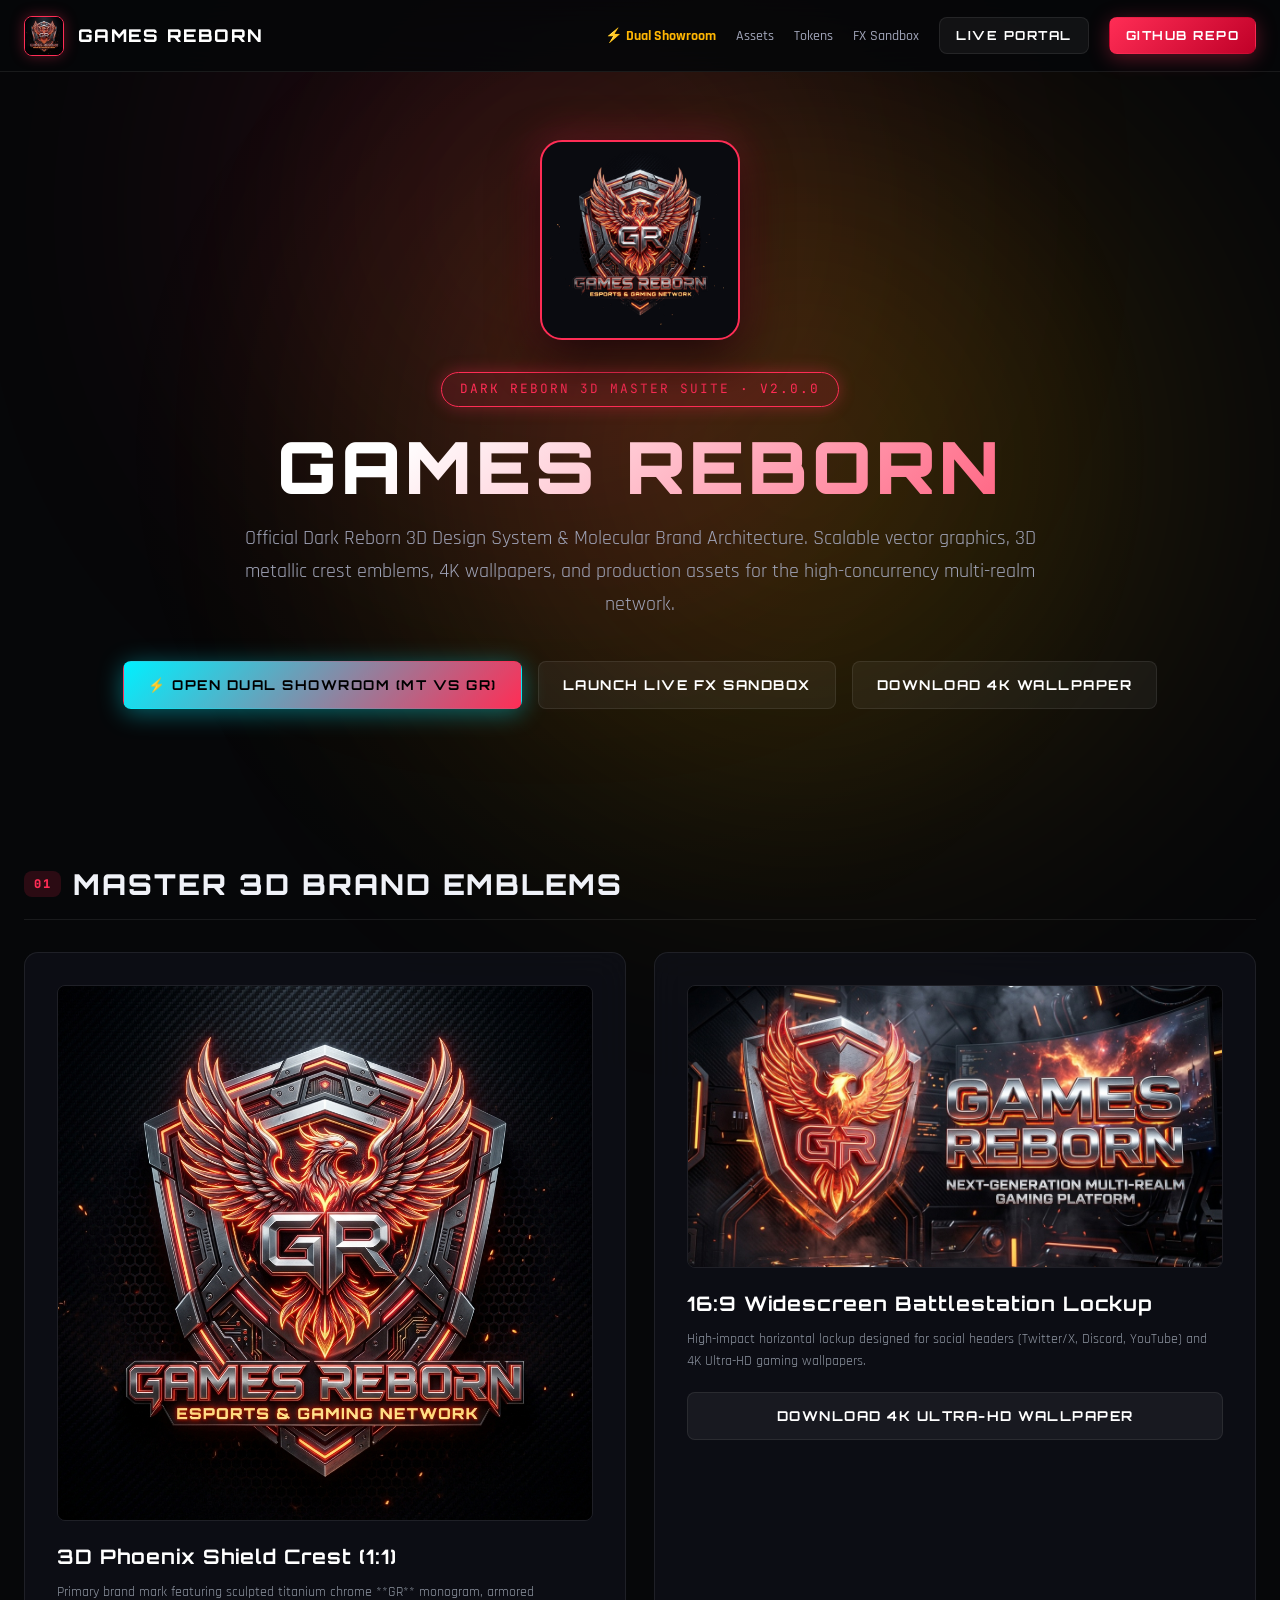
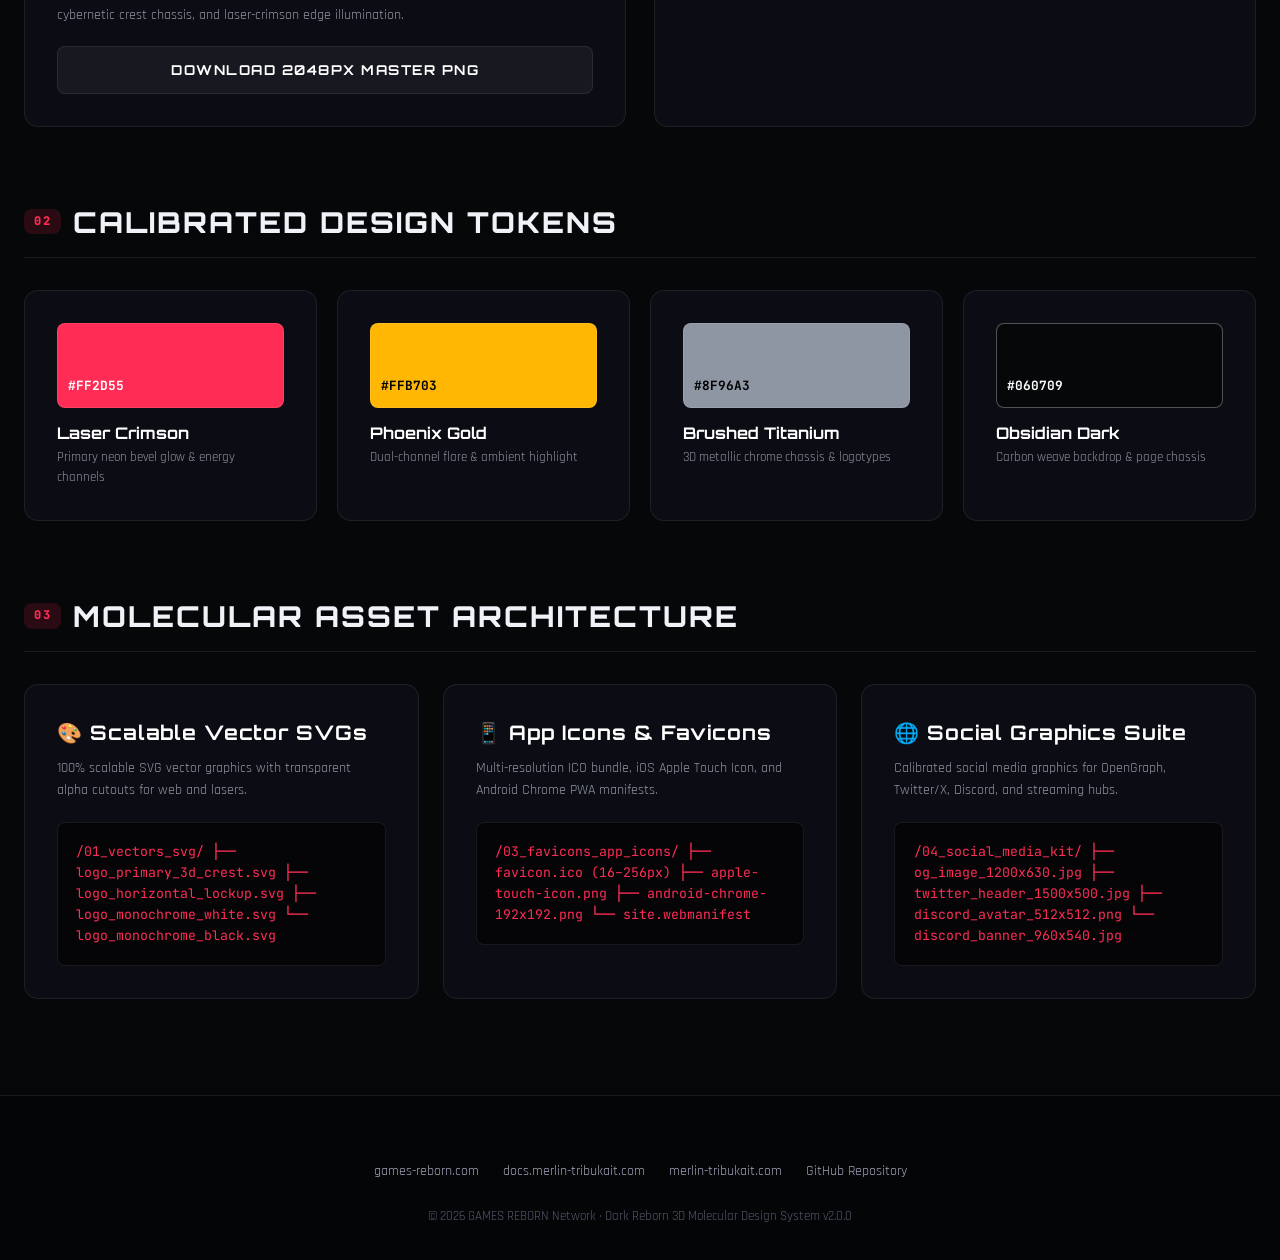
==== index.html @ a1aa1ea8 "Adopt alien space futuristic typography suite across branding hub and showroom" ====
<!DOCTYPE html>
<html lang="en">
<head>
  <meta charset="UTF-8">
  <meta name="viewport" content="width=device-width, initial-scale=1.0">
  <title>GAMES REBORN · Official 3D Brand System & Design Standards</title>
  <link rel="icon" type="image/x-icon" href="reborn_3d_brand_system/03_favicons_app_icons/favicon.ico">
  <link rel="icon" type="image/png" sizes="32x32" href="reborn_3d_brand_system/03_favicons_app_icons/favicon-32x32.png">
  <link rel="icon" type="image/png" sizes="16x16" href="reborn_3d_brand_system/03_favicons_app_icons/favicon-16x16.png">
  <link rel="apple-touch-icon" sizes="180x180" href="reborn_3d_brand_system/03_favicons_app_icons/apple-touch-icon.png">
  
  <!-- Open Graph -->
  <meta property="og:title" content="GAMES REBORN · Official 3D Brand System">
  <meta property="og:description" content="Explore official 3D metallic Phoenix crest emblems, design tokens, 4K wallpapers, and vector assets for the GAMES REBORN Network.">
  <meta property="og:image" content="reborn_3d_brand_system/04_social_media_kit/og_image_1200x630.jpg">

  <!-- Google Fonts: Alien / Space / Sci-Fi Typography Suite -->
  <link rel="preconnect" href="https://fonts.googleapis.com">
  <link rel="preconnect" href="https://fonts.gstatic.com" crossorigin>
  <link href="https://fonts.googleapis.com/css2?family=Audiowide&family=Orbitron:wght@600;700;800;900&family=Oxanium:wght@400;500;600;700;800&family=Rajdhani:wght@500;600;700&family=JetBrains+Mono:wght@400;600;700&display=swap" rel="stylesheet">
  
  <style>
    :root {
      --bg: #060709;
      --bg-card: rgba(14, 15, 22, 0.88);
      --bg-card-hover: rgba(22, 24, 35, 0.95);
      --surface: #10121a;
      
      --accent-crimson: #ff2d55;
      --accent-crimson-glow: rgba(255, 45, 85, 0.35);
      --accent-amber: #ffb703;
      --accent-amber-glow: rgba(255, 183, 3, 0.25);
      --accent-titanium: #8f96a3;
      
      --border-subtle: rgba(255, 255, 255, 0.08);
      --border-glow: rgba(255, 45, 85, 0.4);
      
      --font-display: 'Orbitron', 'Audiowide', sans-serif;
      --font-tech: 'Oxanium', 'Rajdhani', sans-serif;
      --font-body: 'Rajdhani', -apple-system, BlinkMacSystemFont, sans-serif;
      --font-mono: 'JetBrains Mono', monospace;
      
      --radius-sm: 8px;
      --radius-md: 14px;
      --radius-lg: 22px;
      --radius-full: 9999px;
    }

    * { box-sizing: border-box; margin: 0; padding: 0; }

    body {
      background-color: var(--bg);
      color: #f0f2f8;
      font-family: var(--font-body);
      line-height: 1.6;
      overflow-x: hidden;
      -webkit-font-smoothing: antialiased;
    }

    /* Ambient Spotlight Follower */
    .spotlight {
      position: fixed;
      top: 0; left: 0; width: 100vw; height: 100vh;
      pointer-events: none;
      background: radial-gradient(650px circle at var(--mouse-x, 50vw) var(--mouse-y, 50vh), rgba(255, 45, 85, 0.08), rgba(255, 183, 3, 0.03) 40%, transparent 80%);
      z-index: 0;
    }

    /* Background Ambient Glows */
    .glow-orb {
      position: fixed;
      border-radius: 50%;
      filter: blur(140px);
      opacity: 0.15;
      pointer-events: none;
      z-index: 0;
    }
    .glow-orb-1 { top: -10%; left: 20%; width: 600px; height: 600px; background: var(--accent-crimson); }
    .glow-orb-2 { bottom: 10%; right: 10%; width: 700px; height: 700px; background: var(--accent-amber); }

    .container {
      max-width: 1280px;
      margin: 0 auto;
      padding: 0 1.5rem;
      position: relative;
      z-index: 2;
    }

    /* Top Navigation */
    .navbar {
      position: fixed;
      top: 0; left: 0; right: 0;
      z-index: 1000;
      background: rgba(6, 7, 9, 0.92);
      backdrop-filter: blur(20px);
      border-bottom: 1px solid var(--border-subtle);
      height: 72px;
      display: flex;
      align-items: center;
    }
    .nav-container {
      display: flex;
      align-items: center;
      justify-content: space-between;
      width: 100%;
    }
    .nav-brand {
      display: flex;
      align-items: center;
      gap: 0.85rem;
      text-decoration: none;
      color: #fff;
    }
    .brand-crest-icon {
      width: 40px;
      height: 40px;
      border-radius: var(--radius-sm);
      border: 1px solid var(--accent-crimson);
      box-shadow: 0 0 14px var(--accent-crimson-glow);
      overflow: hidden;
      background: #000;
    }
    .brand-crest-icon img {
      width: 100%; height: 100%; object-fit: cover;
    }
    .brand-title {
      font-family: var(--font-display);
      font-weight: 800;
      font-size: 1.1rem;
      letter-spacing: 1.5px;
      color: #fff;
    }
    .nav-links {
      display: flex;
      align-items: center;
      gap: 1.25rem;
      list-style: none;
    }
    .nav-link {
      color: #a0a4b8;
      font-size: 0.88rem;
      text-decoration: none;
      font-weight: 500;
      transition: color 0.2s ease;
    }
    .nav-link:hover { color: #fff; }

    /* Buttons */
    .btn {
      display: inline-flex;
      align-items: center;
      justify-content: center;
      gap: 0.5rem;
      padding: 0.75rem 1.5rem;
      font-family: var(--font-display);
      font-size: 0.85rem;
      font-weight: 700;
      letter-spacing: 1.5px;
      text-transform: uppercase;
      text-decoration: none;
      border-radius: var(--radius-sm);
      cursor: pointer;
      transition: all 0.3s cubic-bezier(0.16, 1, 0.3, 1);
      border: 1px solid transparent;
      white-space: nowrap;
    }
    .btn-primary {
      background: linear-gradient(135deg, var(--accent-crimson), #c00028);
      color: #fff;
      box-shadow: 0 4px 20px var(--accent-crimson-glow);
    }
    .btn-primary:hover {
      background: linear-gradient(135deg, #ff4d70, #e60036);
      box-shadow: 0 8px 30px rgba(255, 45, 85, 0.6);
      transform: translateY(-2px);
    }
    .btn-secondary {
      background: rgba(255, 255, 255, 0.05);
      border-color: var(--border-subtle);
      color: #fff;
    }
    .btn-secondary:hover {
      background: rgba(255, 255, 255, 0.1);
      border-color: var(--accent-crimson);
      transform: translateY(-2px);
    }

    /* Hero Section */
    .hero {
      padding: 140px 0 80px;
      text-align: center;
      position: relative;
    }
    .hero-crest-wrap {
      margin-bottom: 2rem;
      display: inline-flex;
      position: relative;
    }
    .hero-crest-badge {
      width: clamp(140px, 20vw, 200px);
      height: clamp(140px, 20vw, 200px);
      border-radius: var(--radius-lg);
      border: 2px solid var(--accent-crimson);
      box-shadow: 0 16px 48px rgba(0, 0, 0, 0.8), 0 0 40px var(--accent-crimson-glow);
      background: #0a0b10;
      padding: 8px;
      transition: transform 0.4s ease, box-shadow 0.4s ease;
      cursor: pointer;
    }
    .hero-crest-badge:hover {
      transform: scale(1.06) rotate(1deg);
      box-shadow: 0 24px 60px rgba(0, 0, 0, 0.9), 0 0 60px rgba(255, 45, 85, 0.7);
    }
    .hero-crest-badge img {
      width: 100%; height: 100%; object-fit: cover; border-radius: calc(var(--radius-lg) - 6px);
    }
    .badge-tag {
      display: inline-flex;
      align-items: center;
      gap: 0.5rem;
      font-family: var(--font-mono);
      font-size: 0.8rem;
      letter-spacing: 2px;
      text-transform: uppercase;
      color: var(--accent-crimson);
      background: rgba(255, 45, 85, 0.12);
      border: 1px solid var(--accent-crimson);
      padding: 0.4rem 1.1rem;
      border-radius: var(--radius-full);
      margin-bottom: 1.25rem;
      box-shadow: 0 0 16px var(--accent-crimson-glow);
    }
    .hero-title {
      font-family: var(--font-display);
      font-size: clamp(2.5rem, 6vw, 4.5rem);
      font-weight: 900;
      letter-spacing: 4px;
      text-transform: uppercase;
      background: linear-gradient(135deg, #ffffff 30%, #ff859d 70%, var(--accent-crimson) 100%);
      -webkit-background-clip: text;
      -webkit-text-fill-color: transparent;
      margin-bottom: 1rem;
      line-height: 1.1;
    }
    .hero-subtitle {
      font-size: clamp(1.05rem, 2.5vw, 1.25rem);
      color: #a0a4b8;
      max-width: 820px;
      margin: 0 auto 2.5rem;
      line-height: 1.65;
    }
    .hero-actions {
      display: flex;
      align-items: center;
      justify-content: center;
      gap: 1rem;
      flex-wrap: wrap;
    }

    /* Section Cards Grid */
    .section-title {
      font-family: var(--font-display);
      font-size: 1.8rem;
      font-weight: 800;
      letter-spacing: 2px;
      text-transform: uppercase;
      margin: 4.5rem 0 2rem;
      display: flex;
      align-items: center;
      gap: 0.75rem;
      border-bottom: 1px solid var(--border-subtle);
      padding-bottom: 0.75rem;
    }
    .section-tag {
      font-family: var(--font-mono);
      font-size: 0.75rem;
      color: var(--accent-crimson);
      background: rgba(255, 45, 85, 0.15);
      padding: 0.2rem 0.6rem;
      border-radius: var(--radius-sm);
    }
    .grid-2 { display: grid; grid-template-columns: repeat(auto-fit, minmax(380px, 1fr)); gap: 1.75rem; }
    .grid-3 { display: grid; grid-template-columns: repeat(auto-fit, minmax(300px, 1fr)); gap: 1.5rem; }
    .grid-4 { display: grid; grid-template-columns: repeat(auto-fit, minmax(220px, 1fr)); gap: 1.25rem; }

    .card {
      background: var(--bg-card);
      border: 1px solid var(--border-subtle);
      border-radius: var(--radius-md);
      padding: 2rem;
      backdrop-filter: blur(16px);
      transition: all 0.3s cubic-bezier(0.16, 1, 0.3, 1);
      position: relative;
    }
    .card:hover {
      background: var(--bg-card-hover);
      border-color: var(--accent-crimson);
      box-shadow: 0 16px 40px rgba(0, 0, 0, 0.7), 0 0 30px var(--accent-crimson-glow);
      transform: translateY(-4px);
    }
    .card-preview {
      width: 100%;
      border-radius: var(--radius-sm);
      border: 1px solid var(--border-subtle);
      margin-bottom: 1.25rem;
      display: block;
    }
    .card-title {
      font-family: var(--font-display);
      font-size: 1.25rem;
      font-weight: 700;
      letter-spacing: 1px;
      color: #fff;
      margin-bottom: 0.5rem;
    }
    .card-desc {
      color: #8f96a3;
      font-size: 0.9rem;
      line-height: 1.55;
      margin-bottom: 1.25rem;
    }

    .swatch {
      height: 85px;
      border-radius: var(--radius-sm);
      margin-bottom: 0.85rem;
      display: flex;
      align-items: flex-end;
      padding: 0.65rem;
      font-family: var(--font-mono);
      font-size: 0.8rem;
      font-weight: 700;
      border: 1px solid rgba(255, 255, 255, 0.1);
    }

    .code-tree {
      background: #050508;
      border: 1px solid var(--border-subtle);
      border-radius: var(--radius-sm);
      padding: 1.15rem;
      font-family: var(--font-mono);
      font-size: 0.825rem;
      color: var(--accent-crimson);
      overflow-x: auto;
      line-height: 1.6;
    }

    /* Footer */
    footer {
      border-top: 1px solid var(--border-subtle);
      padding: 4rem 0 2rem;
      margin-top: 6rem;
      background: #040507;
      text-align: center;
    }
    .footer-links {
      display: flex;
      justify-content: center;
      gap: 1.5rem;
      margin-bottom: 1.5rem;
      flex-wrap: wrap;
    }
    .footer-link {
      color: #a0a4b8;
      text-decoration: none;
      font-size: 0.88rem;
    }
    .footer-link:hover { color: var(--accent-crimson); }
    .footer-copy {
      color: #555a6d;
      font-size: 0.825rem;
    }
  </style>
</head>
<body>
  <div class="spotlight"></div>
  <div class="glow-orb glow-orb-1"></div>
  <div class="glow-orb glow-orb-2"></div>

  <!-- Navbar -->
  <nav class="navbar">
    <div class="container nav-container">
      <a href="#" class="nav-brand">
        <div class="brand-crest-icon">
          <img src="reborn_3d_brand_system/02_raster_png/logo_128x128.png" alt="GR Crest">
        </div>
        <span class="brand-title">GAMES REBORN</span>
      </a>
      <ul class="nav-links">
        <li><a href="showroom.html" class="nav-link" style="color: #ffb703; font-weight: 700;">⚡ Dual Showroom</a></li>
        <li><a href="#assets" class="nav-link">Assets</a></li>
        <li><a href="#tokens" class="nav-link">Tokens</a></li>
        <li><a href="#showcase" class="nav-link">FX Sandbox</a></li>
        <li><a href="https://games-reborn.com" target="_blank" class="btn btn-secondary" style="padding: 0.45rem 1rem; font-size: 0.78rem;">Live Portal</a></li>
        <li><a href="https://github.com/merlin-tribukait/games-reborn-branding" target="_blank" class="btn btn-primary" style="padding: 0.45rem 1rem; font-size: 0.78rem;">GitHub Repo</a></li>
      </ul>
    </div>
  </nav>

  <div class="container">
    <!-- Hero Section -->
    <section class="hero">
      <div class="hero-crest-wrap">
        <div class="hero-crest-badge">
          <img src="/games_reborn_transparent.png" alt="Games Reborn 3D Phoenix Crest">
        </div>
      </div>
      <br>
      <div class="badge-tag">DARK REBORN 3D MASTER SUITE · V2.0.0</div>
      <h1 class="hero-title">GAMES REBORN</h1>
      <p class="hero-subtitle">
        Official Dark Reborn 3D Design System & Molecular Brand Architecture. Scalable vector graphics, 3D metallic crest emblems, 4K wallpapers, and production assets for the high-concurrency multi-realm network.
      </p>
      <div class="hero-actions">
        <a href="showroom.html" class="btn btn-primary" style="background: linear-gradient(135deg, #00f0ff, #ff2d55); color: #000; box-shadow: 0 4px 25px rgba(0, 240, 255, 0.4);">⚡ Open Dual Showroom (MT vs GR)</a>
        <a href="reborn_3d_brand_system/08_effects_showcase/index.html" class="btn btn-secondary">Launch Live FX Sandbox</a>
        <a href="reborn_3d_brand_system/05_wallpapers_4k/wallpaper_4k_3840x2160.jpg" target="_blank" class="btn btn-secondary">Download 4K Wallpaper</a>
      </div>
    </section>

    <!-- SECTION 1: MASTER 3D BRAND EMBLEMS -->
    <h2 class="section-title" id="assets"><span class="section-tag">01</span> Master 3D Brand Emblems</h2>
    <div class="grid-2">
      <div class="card">
        <img src="reborn_3d_brand_system/02_raster_png/logo_1024x1024.png" alt="3D Phoenix Crest" class="card-preview">
        <h3 class="card-title">3D Phoenix Shield Crest (1:1)</h3>
        <p class="card-desc">
          Primary brand mark featuring sculpted titanium chrome **GR** monogram, armored cybernetic crest chassis, and laser-crimson edge illumination.
        </p>
        <a href="reborn_3d_brand_system/02_raster_png/logo_2048x2048.png" target="_blank" class="btn btn-secondary" style="width: 100%;">Download 2048px Master PNG</a>
      </div>

      <div class="card">
        <img src="reborn_3d_brand_system/04_social_media_kit/og_image_1200x630.jpg" alt="16:9 Banner" class="card-preview">
        <h3 class="card-title">16:9 Widescreen Battlestation Lockup</h3>
        <p class="card-desc">
          High-impact horizontal lockup designed for social headers (Twitter/X, Discord, YouTube) and 4K Ultra-HD gaming wallpapers.
        </p>
        <a href="reborn_3d_brand_system/05_wallpapers_4k/wallpaper_4k_3840x2160.jpg" target="_blank" class="btn btn-secondary" style="width: 100%;">Download 4K Ultra-HD Wallpaper</a>
      </div>
    </div>

    <!-- SECTION 2: MOLECULAR TOKENS -->
    <h2 class="section-title" id="tokens"><span class="section-tag">02</span> Calibrated Design Tokens</h2>
    <div class="grid-4">
      <div class="card">
        <div class="swatch" style="background: #ff2d55; color: #fff;">#FF2D55</div>
        <h4 style="font-family: var(--font-display); font-size: 1rem; color: #fff;">Laser Crimson</h4>
        <p style="font-size: 0.8rem; color: #8f96a3;">Primary neon bevel glow & energy channels</p>
      </div>
      <div class="card">
        <div class="swatch" style="background: #ffb703; color: #000;">#FFB703</div>
        <h4 style="font-family: var(--font-display); font-size: 1rem; color: #fff;">Phoenix Gold</h4>
        <p style="font-size: 0.8rem; color: #8f96a3;">Dual-channel flare & ambient highlight</p>
      </div>
      <div class="card">
        <div class="swatch" style="background: #8f96a3; color: #000;">#8F96A3</div>
        <h4 style="font-family: var(--font-display); font-size: 1rem; color: #fff;">Brushed Titanium</h4>
        <p style="font-size: 0.8rem; color: #8f96a3;">3D metallic chrome chassis & logotypes</p>
      </div>
      <div class="card">
        <div class="swatch" style="background: #060709; color: #fff; border-color: rgba(255,255,255,0.3);">#060709</div>
        <h4 style="font-family: var(--font-display); font-size: 1rem; color: #fff;">Obsidian Dark</h4>
        <p style="font-size: 0.8rem; color: #8f96a3;">Carbon weave backdrop & page chassis</p>
      </div>
    </div>

    <!-- SECTION 3: REPOSITORY ASSET PACKAGES -->
    <h2 class="section-title" id="showcase"><span class="section-tag">03</span> Molecular Asset Architecture</h2>
    <div class="grid-3">
      <div class="card">
        <h3 class="card-title">🎨 Scalable Vector SVGs</h3>
        <p class="card-desc">100% scalable SVG vector graphics with transparent alpha cutouts for web and lasers.</p>
        <div class="code-tree">/01_vectors_svg/
├── logo_primary_3d_crest.svg
├── logo_horizontal_lockup.svg
├── logo_monochrome_white.svg
└── logo_monochrome_black.svg</div>
      </div>

      <div class="card">
        <h3 class="card-title">📱 App Icons & Favicons</h3>
        <p class="card-desc">Multi-resolution ICO bundle, iOS Apple Touch Icon, and Android Chrome PWA manifests.</p>
        <div class="code-tree">/03_favicons_app_icons/
├── favicon.ico (16–256px)
├── apple-touch-icon.png
├── android-chrome-192x192.png
└── site.webmanifest</div>
      </div>

      <div class="card">
        <h3 class="card-title">🌐 Social Graphics Suite</h3>
        <p class="card-desc">Calibrated social media graphics for OpenGraph, Twitter/X, Discord, and streaming hubs.</p>
        <div class="code-tree">/04_social_media_kit/
├── og_image_1200x630.jpg
├── twitter_header_1500x500.jpg
├── discord_avatar_512x512.png
└── discord_banner_960x540.jpg</div>
      </div>
    </div>
  </div>

  <!-- Footer -->
  <footer>
    <div class="container">
      <div class="footer-links">
        <a href="https://games-reborn.com" target="_blank" class="footer-link">games-reborn.com</a>
        <a href="https://docs.merlin-tribukait.com" target="_blank" class="footer-link">docs.merlin-tribukait.com</a>
        <a href="https://merlin-tribukait.com" target="_blank" class="footer-link">merlin-tribukait.com</a>
        <a href="https://github.com/merlin-tribukait/games-reborn-branding" target="_blank" class="footer-link">GitHub Repository</a>
      </div>
      <p class="footer-copy">
        © 2026 GAMES REBORN Network · Dark Reborn 3D Molecular Design System v2.0.0
      </p>
    </div>
  </footer>

  <script>
    window.addEventListener('mousemove', (e) => {
      document.documentElement.style.setProperty('--mouse-x', `${e.clientX}px`);
      document.documentElement.style.setProperty('--mouse-y', `${e.clientY}px`);
    }, { passive: true });
  </script>
</body>
</html>
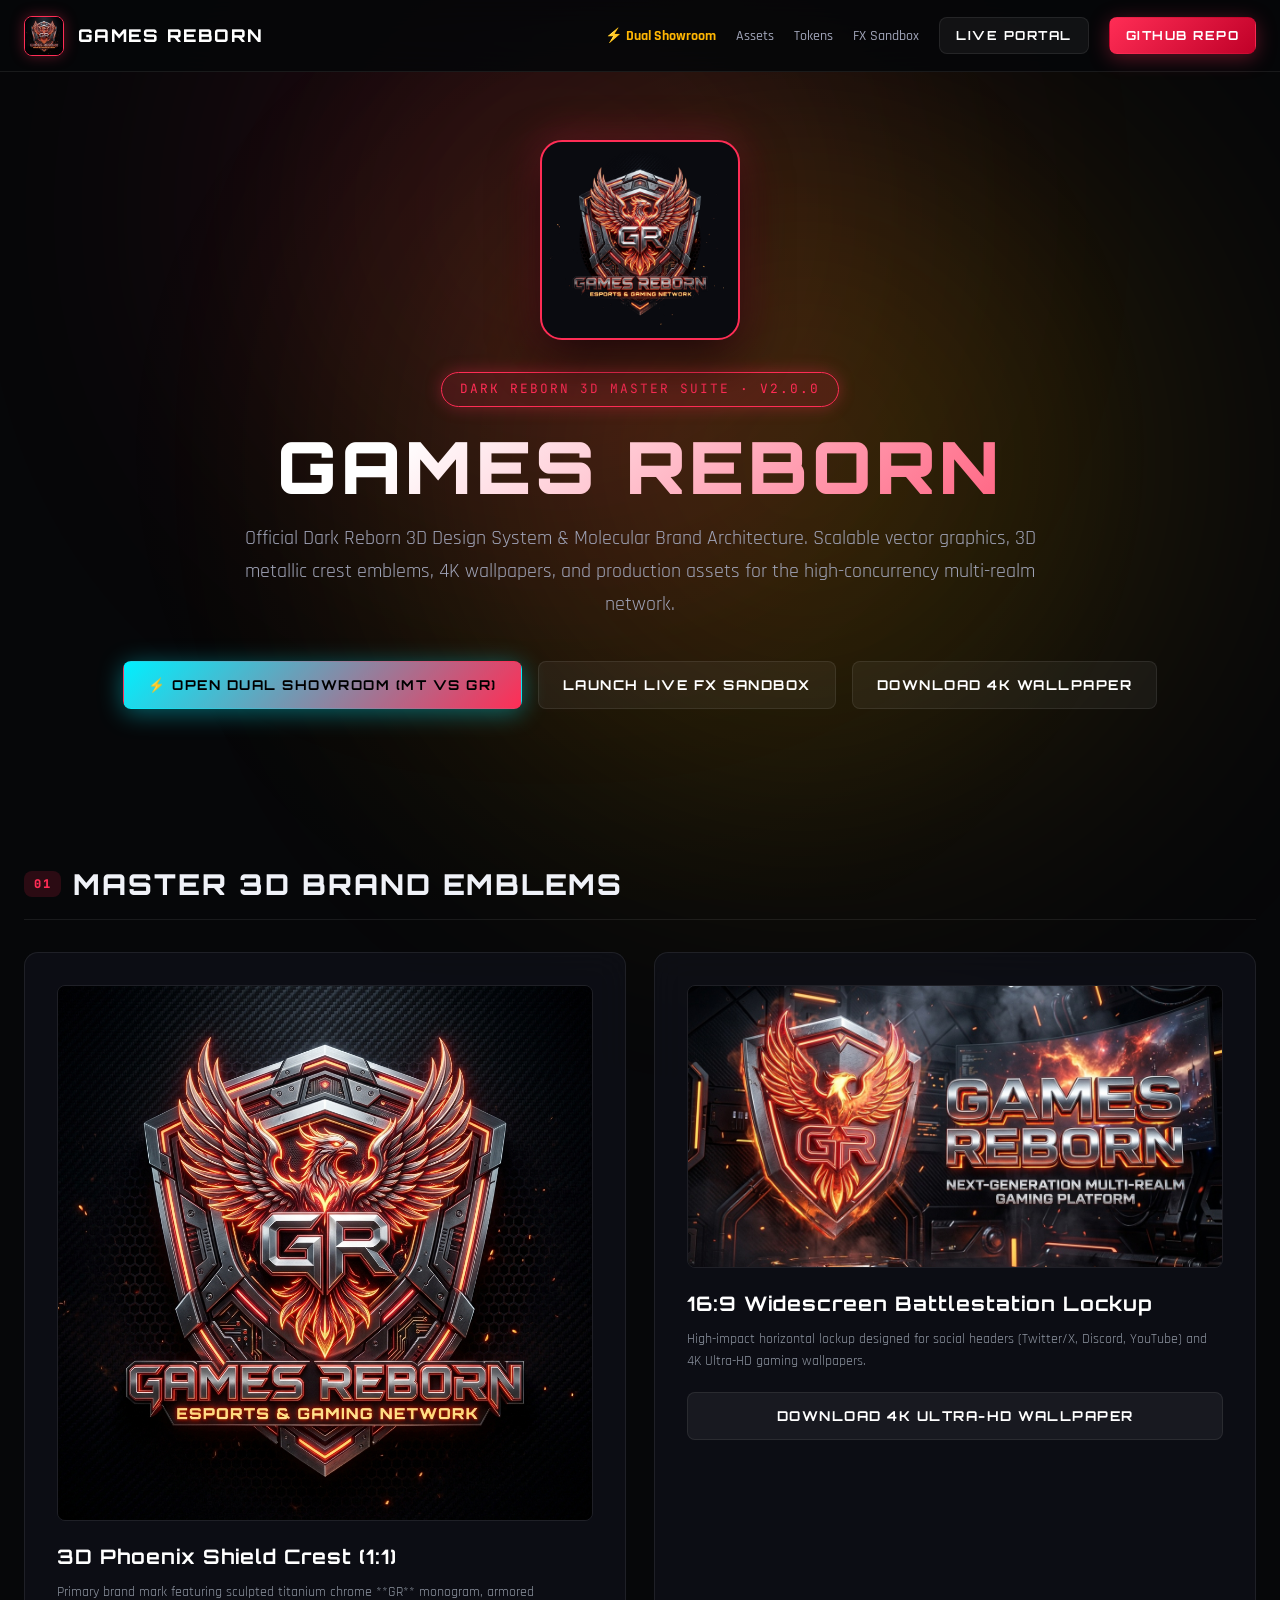
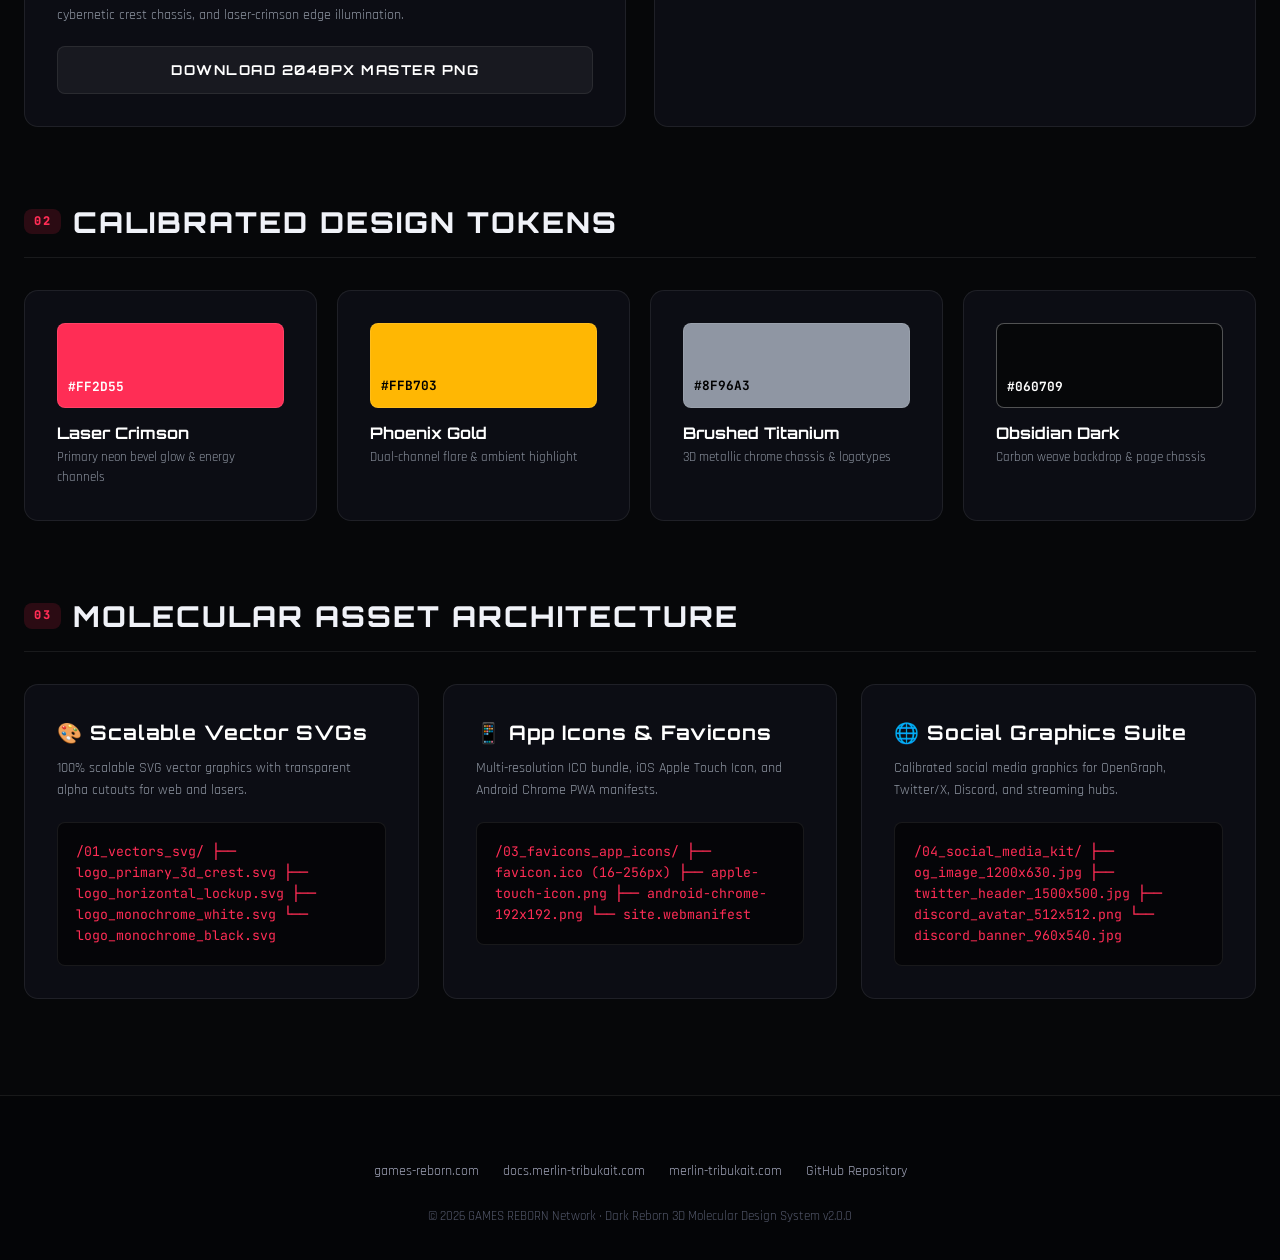
==== commit de9c1ccb: "Ensure 100% background-free transparent favicons and updated head links" ====
--- a/index.html
+++ b/index.html
@@ -4,10 +4,11 @@
   <meta charset="UTF-8">
   <meta name="viewport" content="width=device-width, initial-scale=1.0">
   <title>GAMES REBORN · Official 3D Brand System & Design Standards</title>
-  <link rel="icon" type="image/x-icon" href="reborn_3d_brand_system/03_favicons_app_icons/favicon.ico">
-  <link rel="icon" type="image/png" sizes="32x32" href="reborn_3d_brand_system/03_favicons_app_icons/favicon-32x32.png">
-  <link rel="icon" type="image/png" sizes="16x16" href="reborn_3d_brand_system/03_favicons_app_icons/favicon-16x16.png">
-  <link rel="apple-touch-icon" sizes="180x180" href="reborn_3d_brand_system/03_favicons_app_icons/apple-touch-icon.png">
+  <!-- Favicon Suite (100% True Alpha Transparent) -->
+  <link rel="icon" type="image/png" sizes="32x32" href="favicon-32x32.png">
+  <link rel="icon" type="image/png" sizes="16x16" href="favicon-16x16.png">
+  <link rel="icon" type="image/x-icon" href="favicon.ico">
+  <link rel="apple-touch-icon" sizes="180x180" href="apple-touch-icon.png">
   
   <!-- Open Graph -->
   <meta property="og:title" content="GAMES REBORN · Official 3D Brand System">
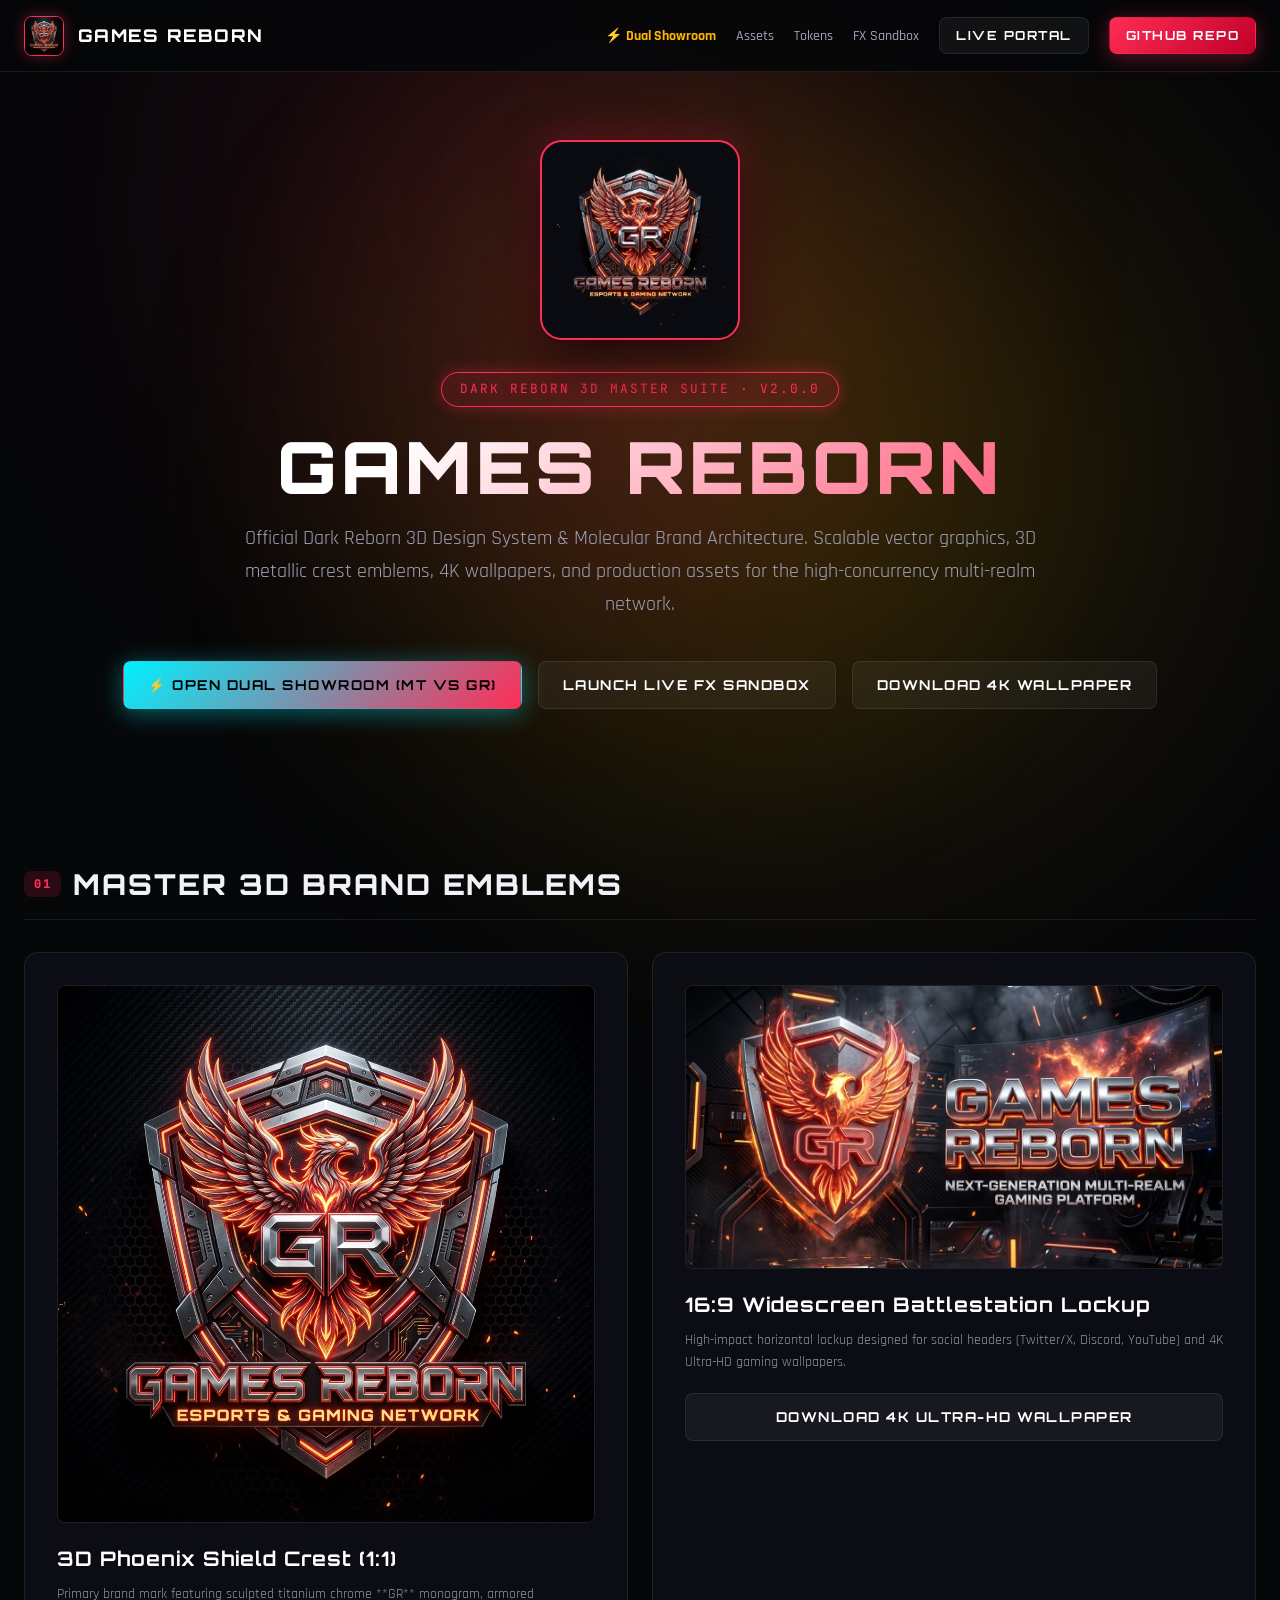
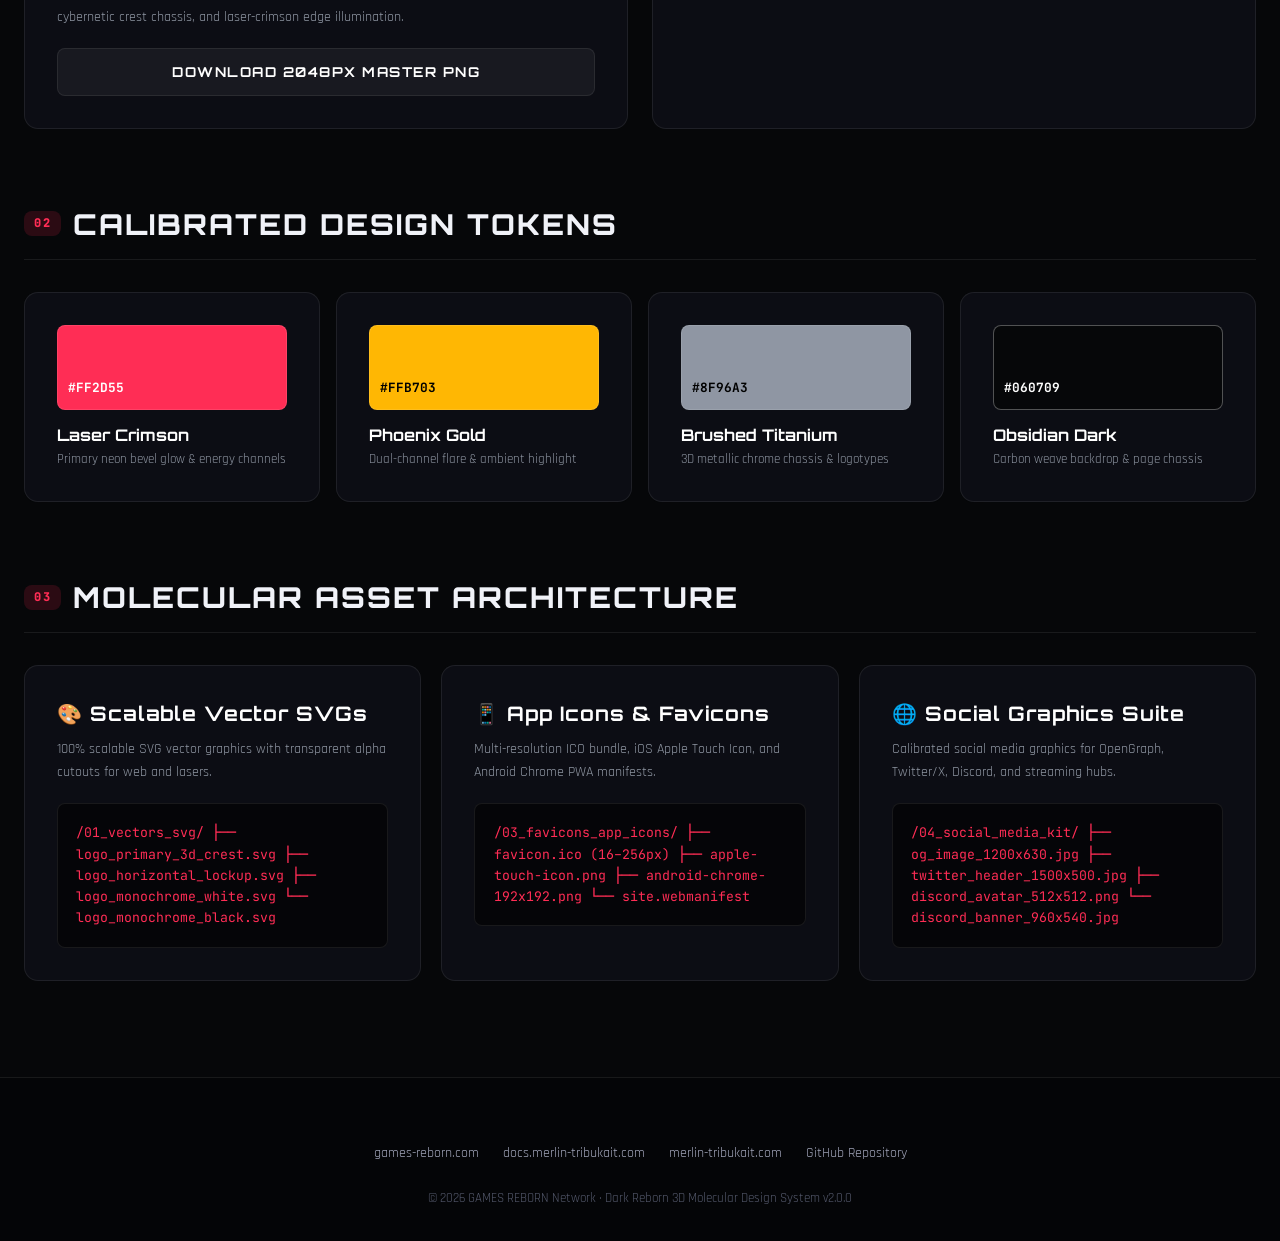
==== commit 8d555cc5: "Optimize showroom and branding index across all mobile viewports" ====
--- a/index.html
+++ b/index.html
@@ -280,9 +280,9 @@
       padding: 0.2rem 0.6rem;
       border-radius: var(--radius-sm);
     }
-    .grid-2 { display: grid; grid-template-columns: repeat(auto-fit, minmax(380px, 1fr)); gap: 1.75rem; }
-    .grid-3 { display: grid; grid-template-columns: repeat(auto-fit, minmax(300px, 1fr)); gap: 1.5rem; }
-    .grid-4 { display: grid; grid-template-columns: repeat(auto-fit, minmax(220px, 1fr)); gap: 1.25rem; }
+    .grid-2 { display: grid; grid-template-columns: repeat(auto-fit, minmax(min(100%, 320px), 1fr)); gap: 1.5rem; }
+    .grid-3 { display: grid; grid-template-columns: repeat(auto-fit, minmax(min(100%, 260px), 1fr)); gap: 1.25rem; }
+    .grid-4 { display: grid; grid-template-columns: repeat(auto-fit, minmax(min(100%, 180px), 1fr)); gap: 1rem; }
 
     .card {
       background: var(--bg-card);
@@ -370,6 +370,18 @@
     .footer-copy {
       color: #555a6d;
       font-size: 0.825rem;
+    }
+
+    @media (max-width: 768px) {
+      .container { padding: 0 1rem; }
+      .hero { padding: 4rem 0 2rem; }
+      .hero-badge { font-size: 0.72rem; }
+      .hero-title { font-size: clamp(1.85rem, 7vw, 2.6rem); }
+      .hero-desc { font-size: 0.92rem; }
+      .btn-row { flex-direction: column; width: 100%; gap: 0.65rem; }
+      .btn { width: 100%; min-height: 44px; }
+      .card { padding: 1.25rem; }
+      .grid-2, .grid-3, .grid-4 { grid-template-columns: 1fr; }
     }
   </style>
 </head>
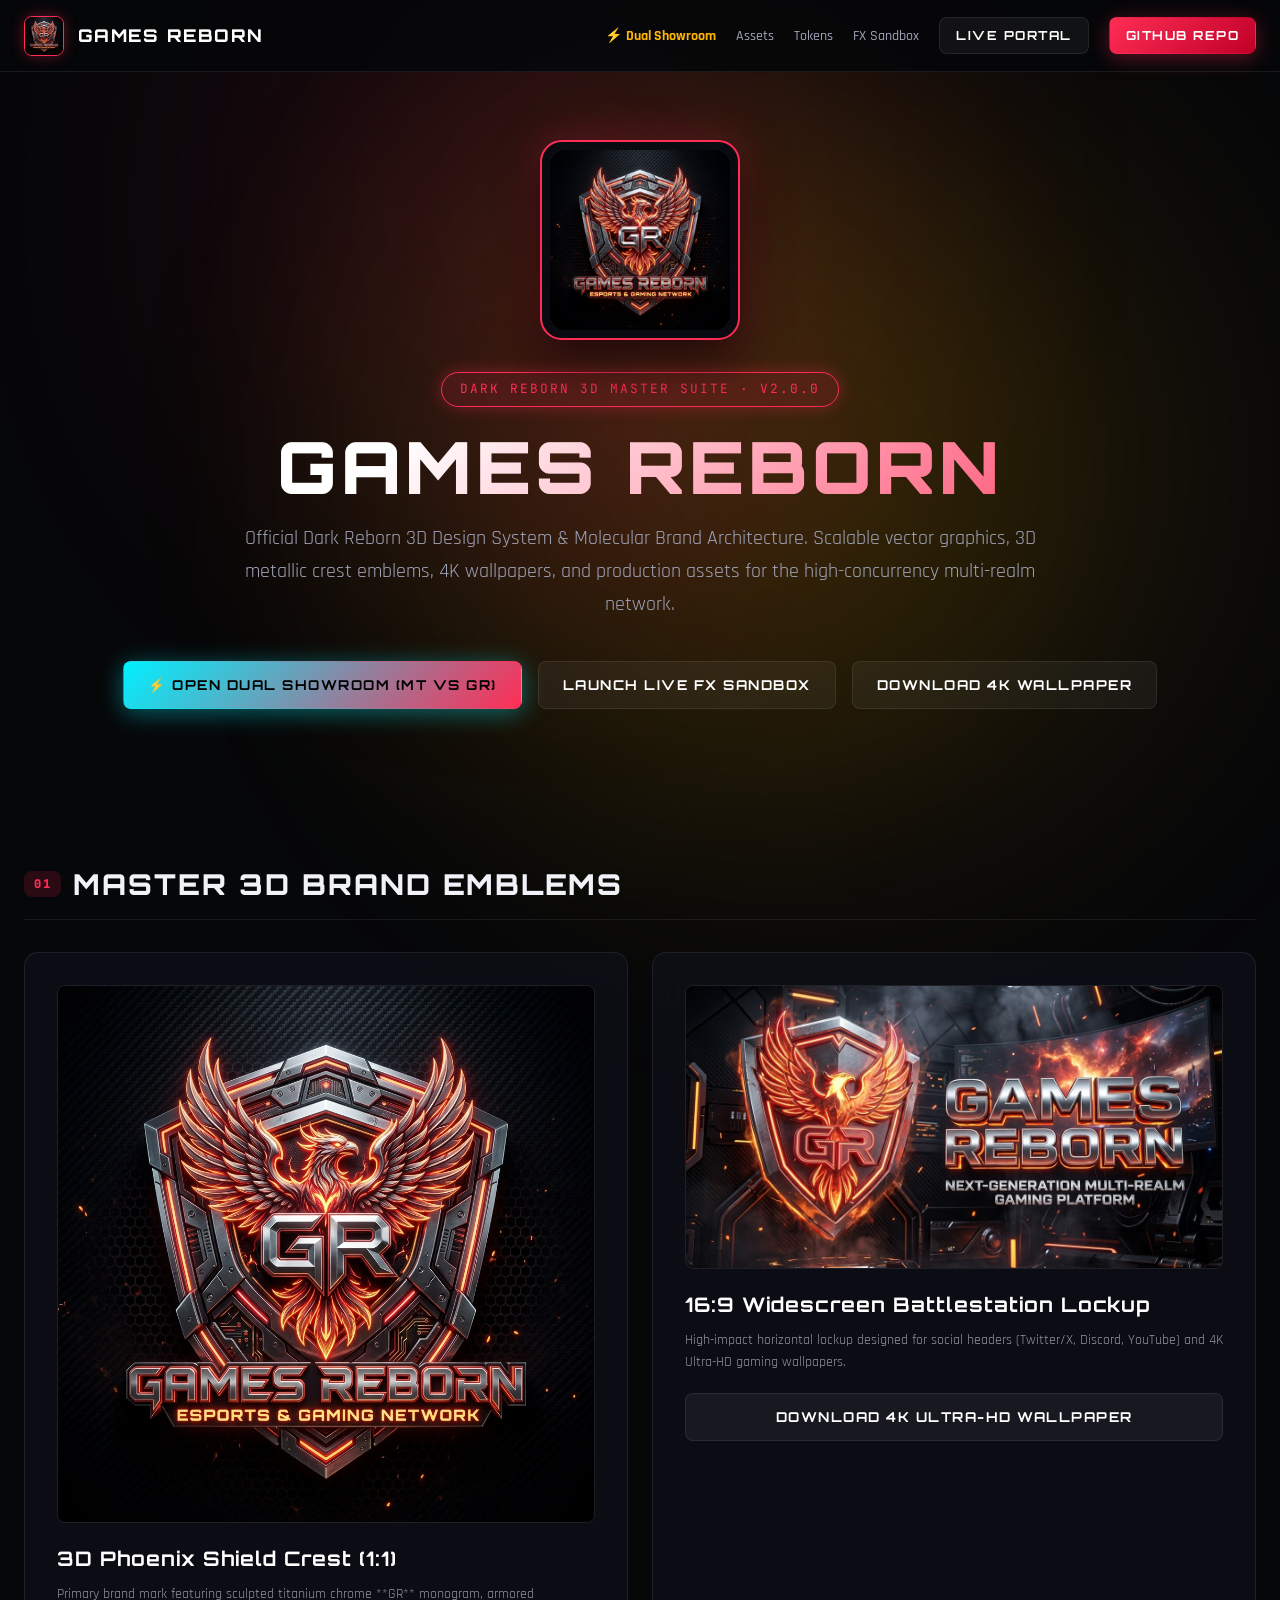
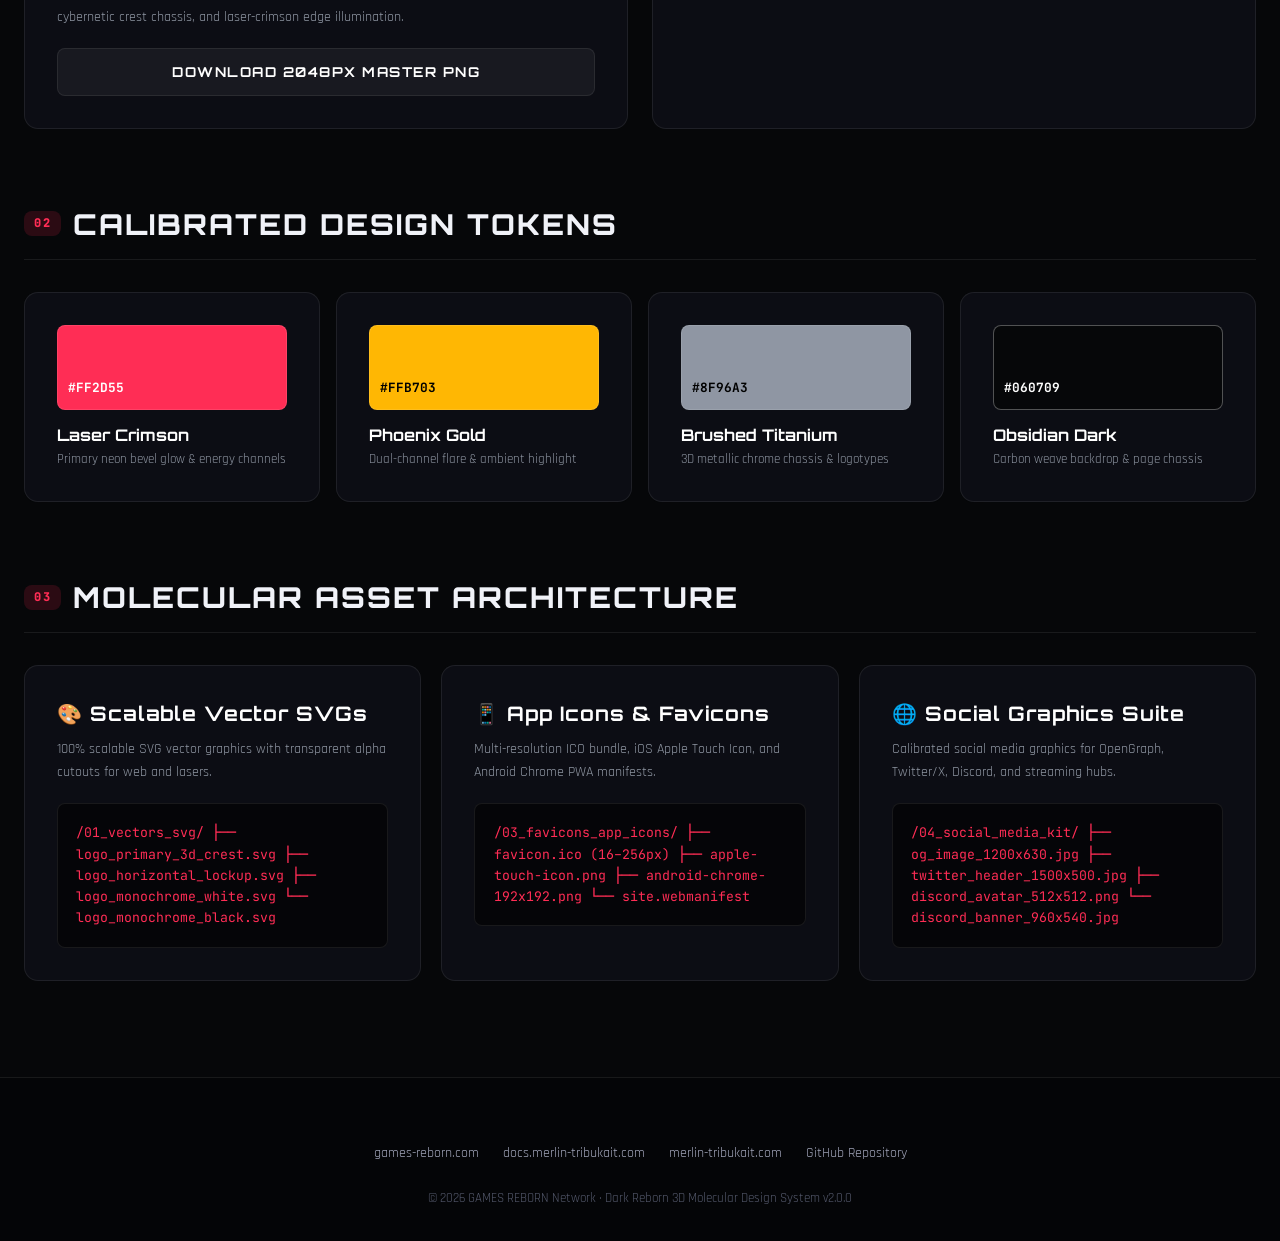
==== commit 4094ed9a: "Use corresponding image resolutions and responsive srcset for logos" ====
--- a/index.html
+++ b/index.html
@@ -395,7 +395,7 @@
     <div class="container nav-container">
       <a href="#" class="nav-brand">
         <div class="brand-crest-icon">
-          <img src="reborn_3d_brand_system/02_raster_png/logo_128x128.png" alt="GR Crest">
+          <img src="reborn_3d_brand_system/02_raster_png/logo_64x64.png" srcset="reborn_3d_brand_system/02_raster_png/logo_32x32.png 32w, reborn_3d_brand_system/02_raster_png/logo_64x64.png 64w, reborn_3d_brand_system/02_raster_png/logo_128x128.png 128w" sizes="38px" width="38" height="38" alt="GR Crest">
         </div>
         <span class="brand-title">GAMES REBORN</span>
       </a>
@@ -415,7 +415,7 @@
     <section class="hero">
       <div class="hero-crest-wrap">
         <div class="hero-crest-badge">
-          <img src="/games_reborn_transparent.png" alt="Games Reborn 3D Phoenix Crest">
+          <img src="reborn_3d_brand_system/02_raster_png/logo_512x512.png" srcset="reborn_3d_brand_system/02_raster_png/logo_256x256.png 256w, reborn_3d_brand_system/02_raster_png/logo_512x512.png 512w, reborn_3d_brand_system/02_raster_png/logo_1024x1024.png 1024w" sizes="(max-width: 768px) 160px, 280px" width="280" height="280" alt="Games Reborn 3D Phoenix Crest" fetchpriority="high">
         </div>
       </div>
       <br>
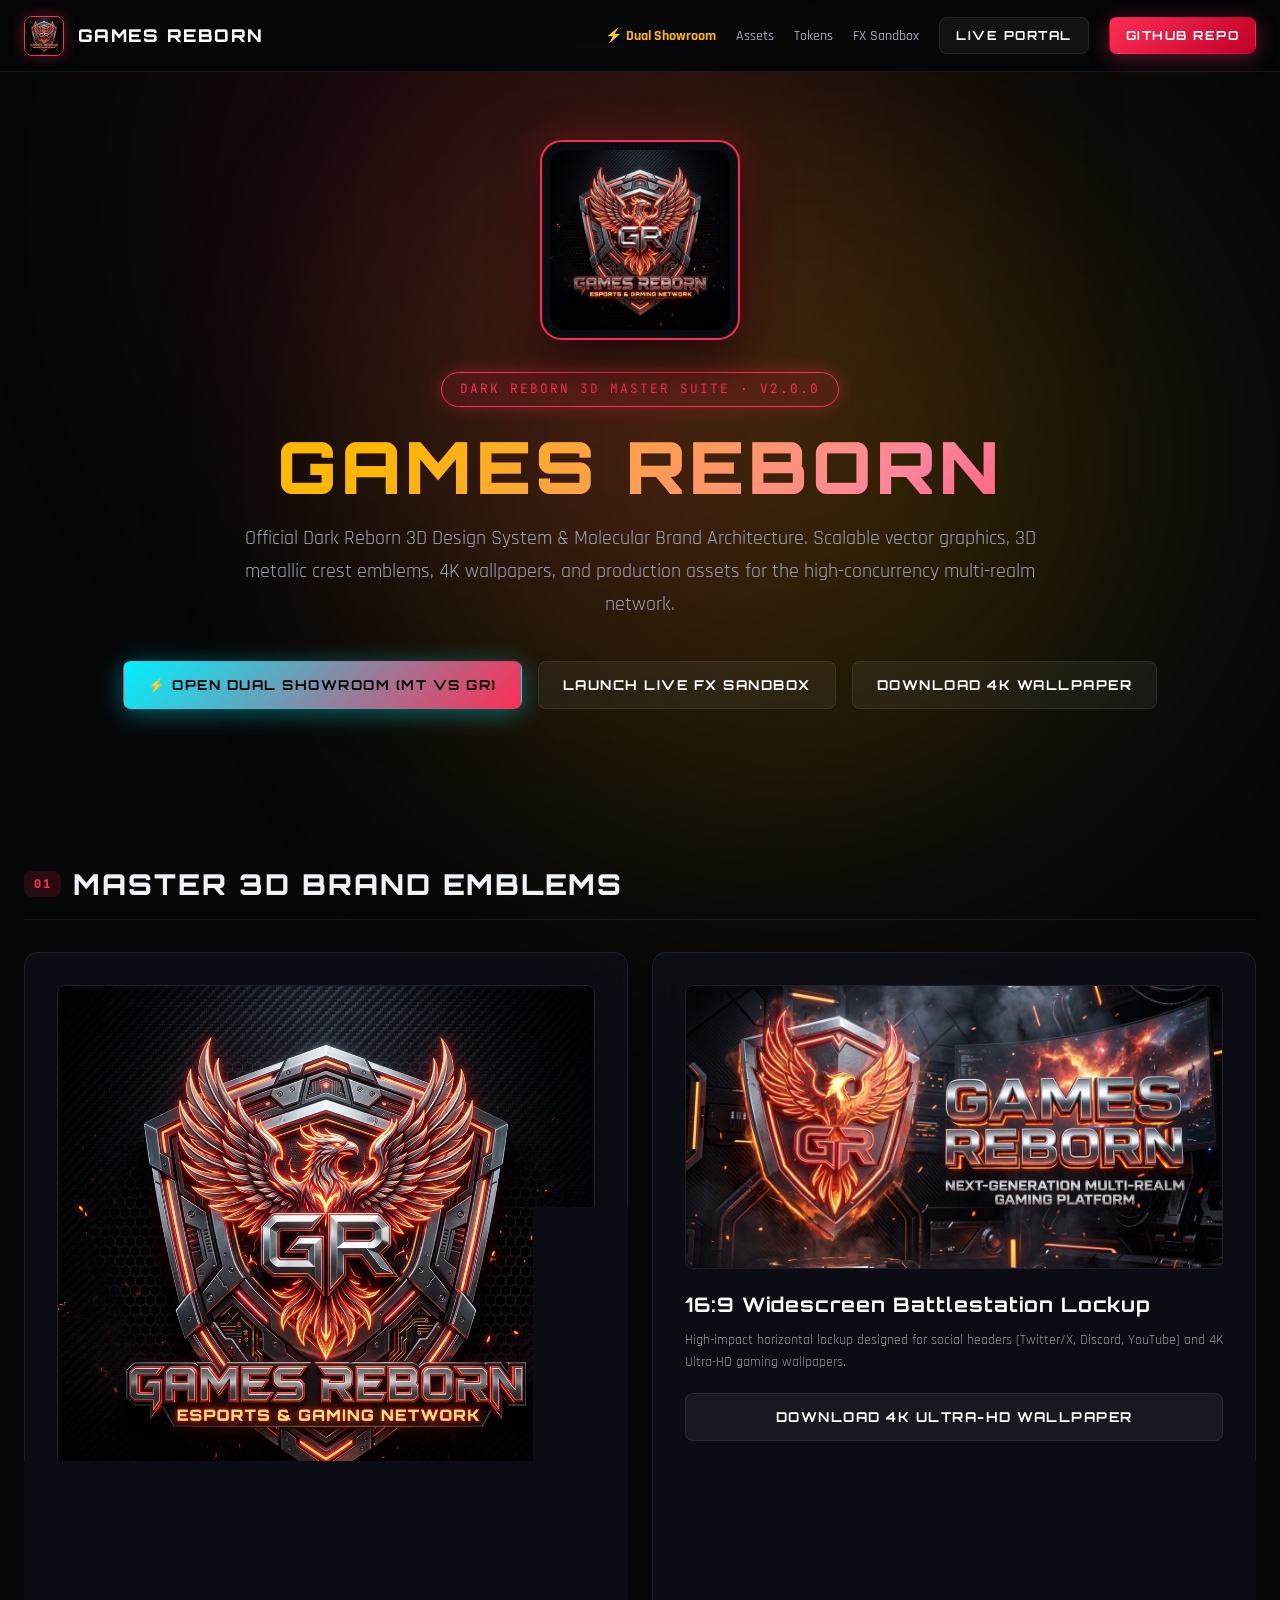
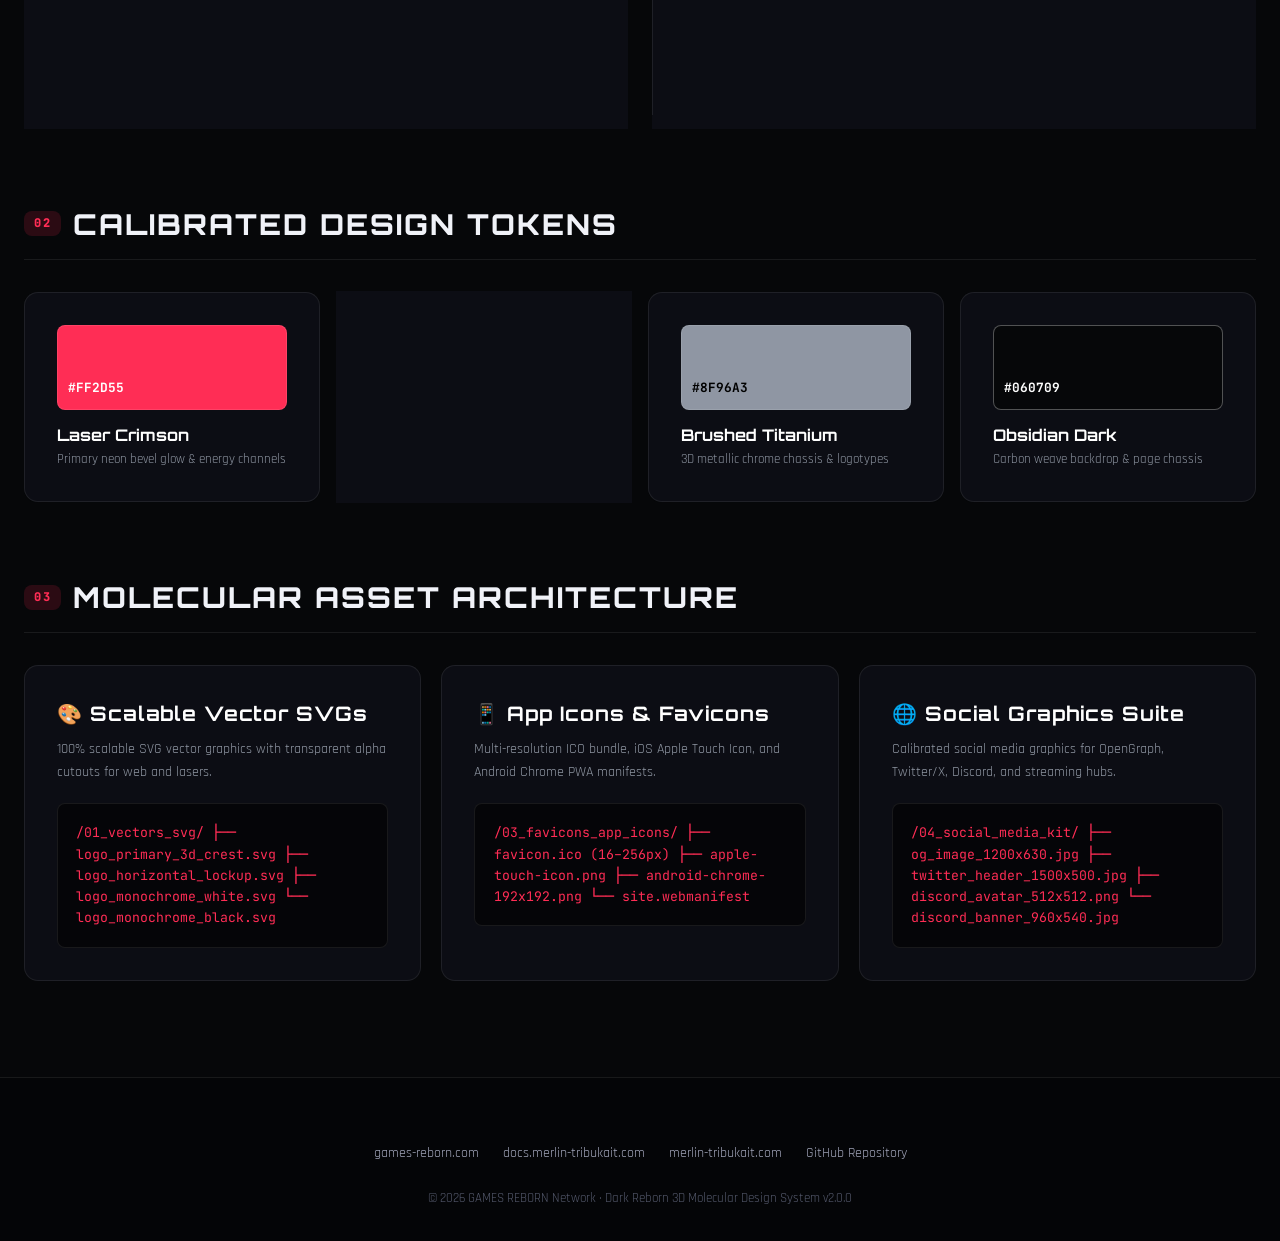
==== commit ee7a83fd: "Fix white-on-white text gradients and add text color design tokens Replace pure white (#fff/#ffffff)" ====
--- a/index.html
+++ b/index.html
@@ -237,7 +237,7 @@
       font-weight: 900;
       letter-spacing: 4px;
       text-transform: uppercase;
-      background: linear-gradient(135deg, #ffffff 30%, #ff859d 70%, var(--accent-crimson) 100%);
+      background: linear-gradient(135deg, var(--accent-amber) 30%, #ff859d 70%, var(--accent-crimson) 100%);
       -webkit-background-clip: text;
       -webkit-text-fill-color: transparent;
       margin-bottom: 1rem;
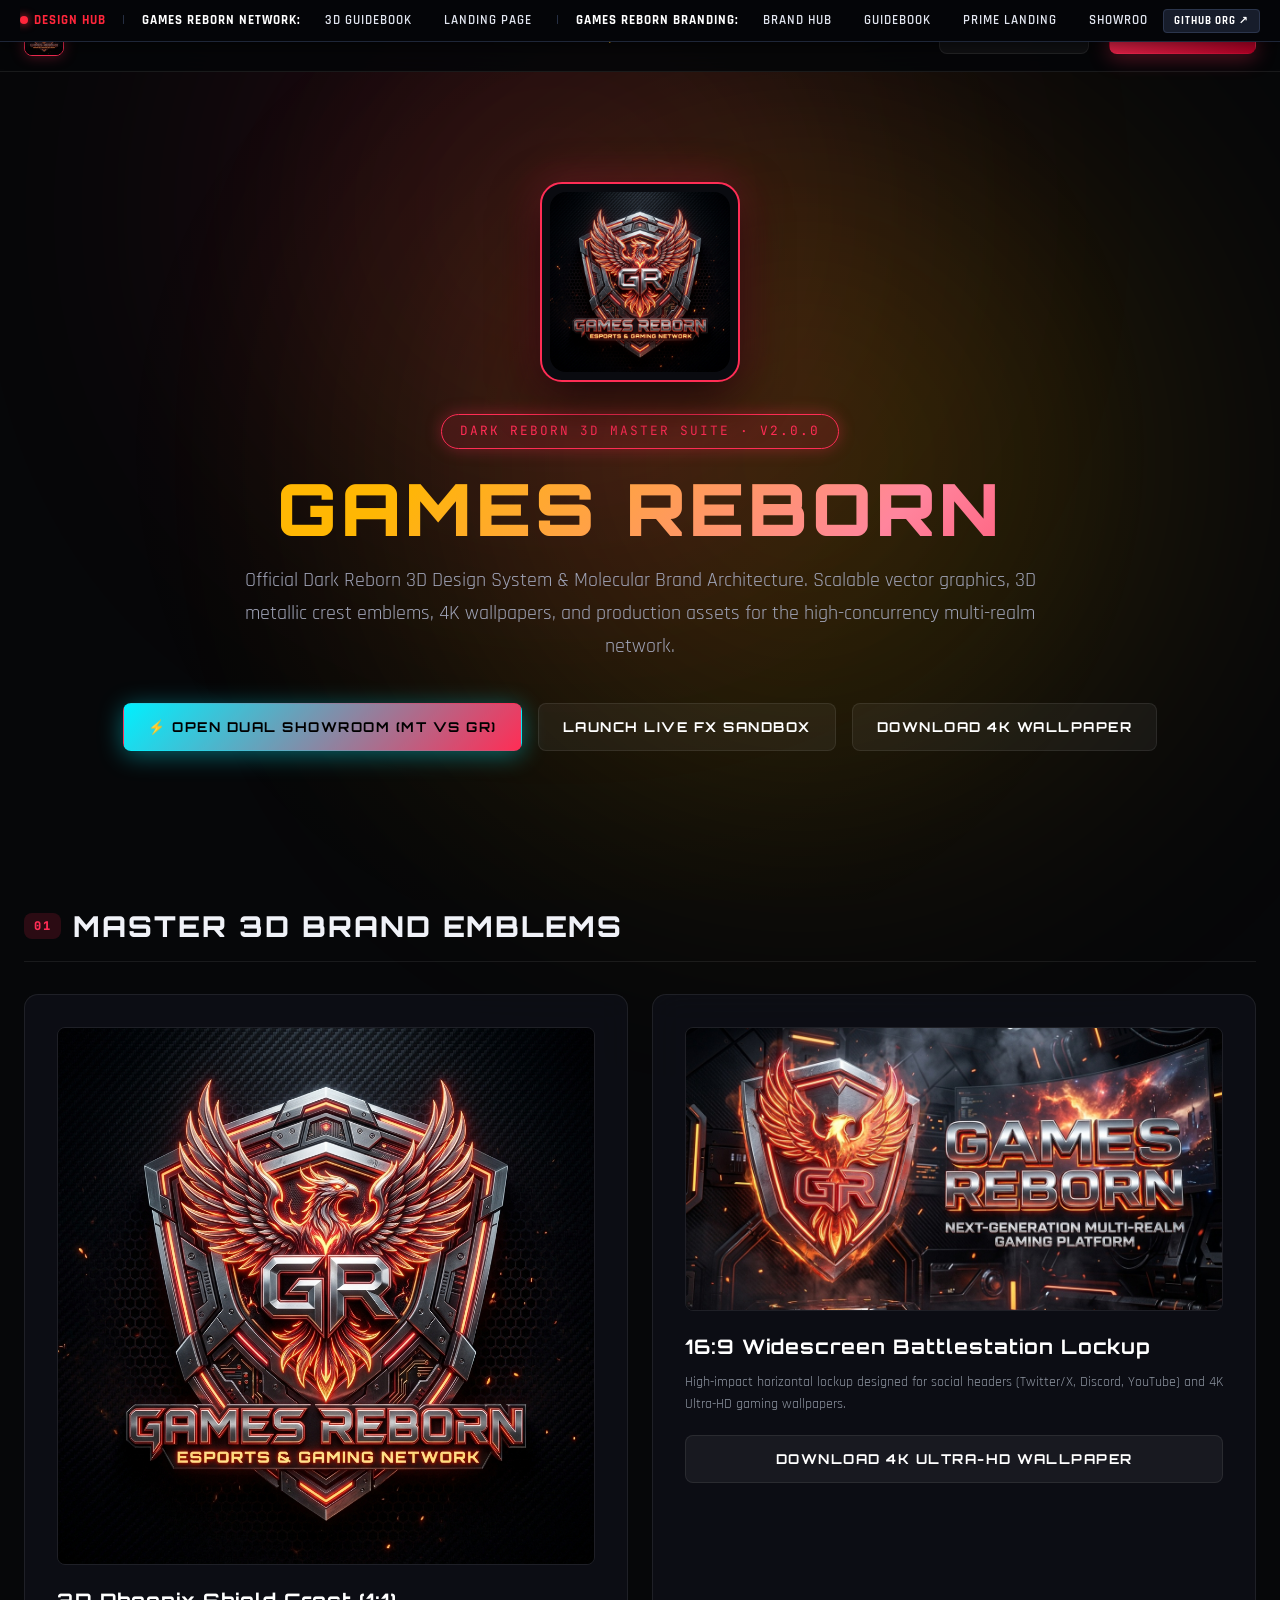
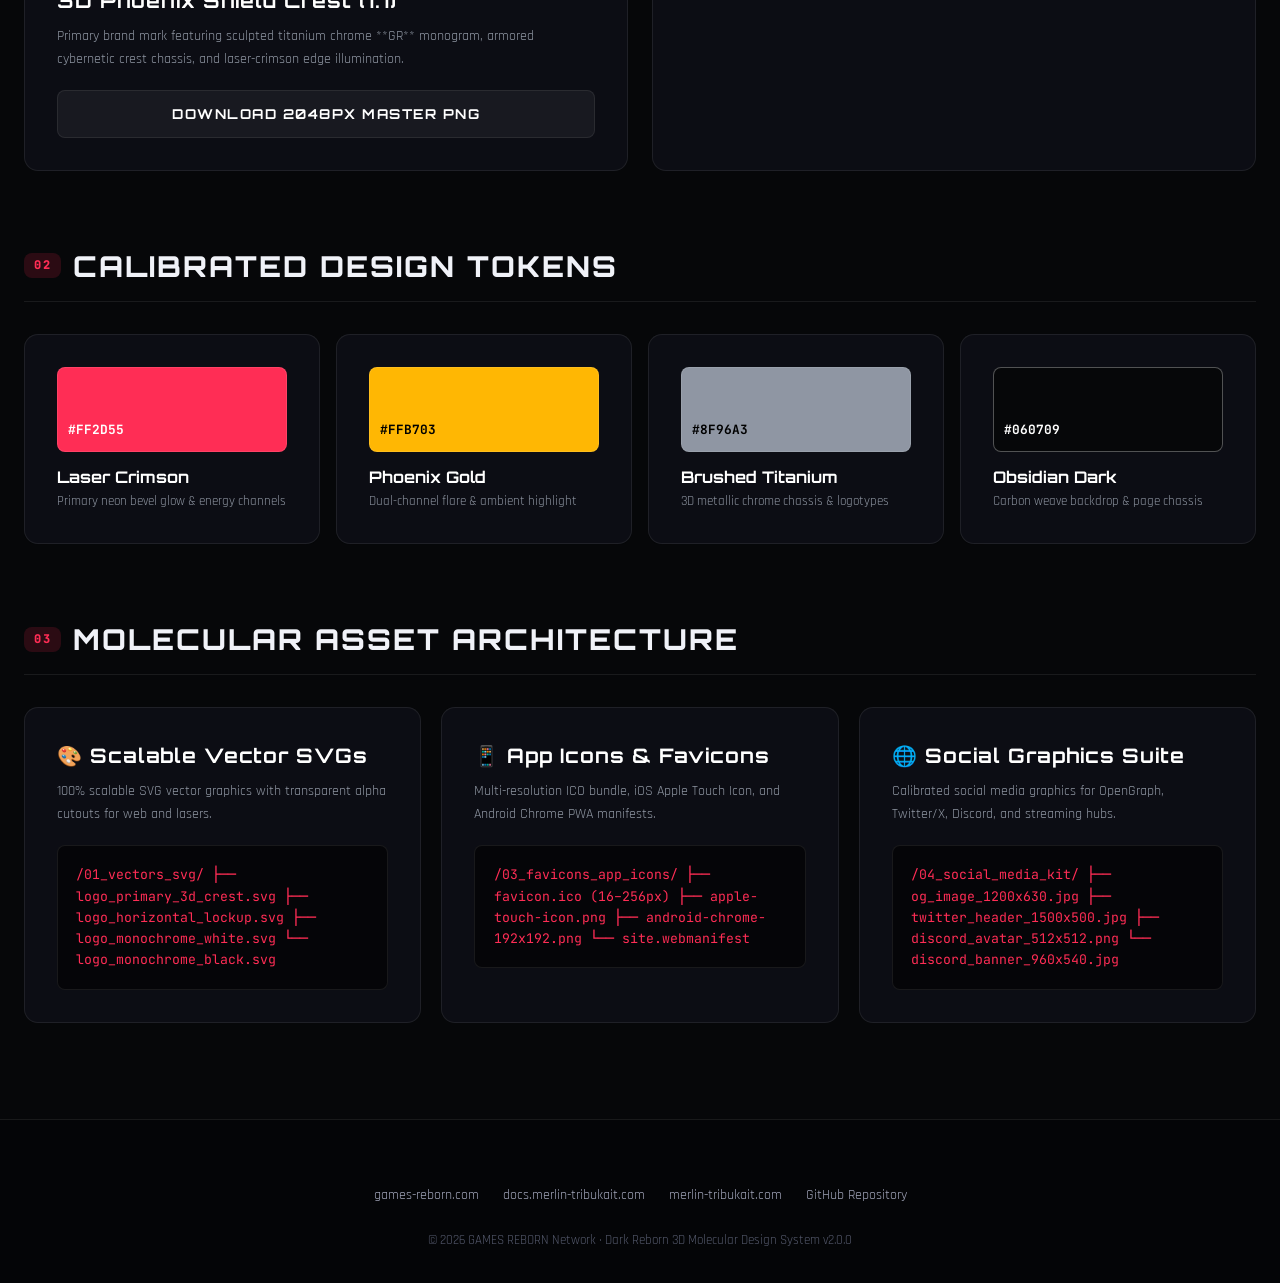
==== commit c5062866: "Add unified cross-ecosystem top navigation hub bar" ====
--- a/index.html
+++ b/index.html
@@ -386,6 +386,37 @@
   </style>
 </head>
 <body>
+<!-- GLOBAL DESIGN NETWORK TOPBAR -->
+<div id="gr-global-nav-topbar" style="position:sticky; top:0; z-index:999999; background:#040508; border-bottom:1px solid #1e2638; font-family:'Rajdhani',system-ui,-apple-system,sans-serif; font-size:13px; font-weight:600; letter-spacing:1px; text-transform:uppercase; color:#8f96a3; display:flex; align-items:center; justify-content:space-between; padding:0 20px; height:42px; box-shadow:0 4px 20px rgba(0,0,0,0.6);">
+  <div style="display:flex; align-items:center; gap:16px; overflow-x:auto; white-space:nowrap; padding:4px 0;">
+    <span style="color:#ff263b; font-weight:800; display:inline-flex; align-items:center; gap:6px;">
+      <span style="display:inline-block; width:8px; height:8px; background:#ff263b; border-radius:50%; box-shadow:0 0 8px #ff263b;"></span>
+      DESIGN HUB
+    </span>
+    <span style="color:#2b354c;">|</span>
+    <span style="color:#fff; font-weight:700;">GAMES REBORN NETWORK:</span>
+    <a href="https://games-reborn-network.github.io/design/" style="color:#e2e6f0; text-decoration:none; padding:4px 8px; border-radius:4px; transition:0.2s;" onmouseover="this.style.color='#ff263b'; this.style.background='#131824';" onmouseout="this.style.color='#e2e6f0'; this.style.background='transparent';">3D Guidebook</a>
+    <a href="https://games-reborn-network.github.io/design/landing.html" style="color:#e2e6f0; text-decoration:none; padding:4px 8px; border-radius:4px; transition:0.2s;" onmouseover="this.style.color='#ff263b'; this.style.background='#131824';" onmouseout="this.style.color='#e2e6f0'; this.style.background='transparent';">Landing Page</a>
+    <span style="color:#2b354c;">|</span>
+    <span style="color:#fff; font-weight:700;">GAMES REBORN BRANDING:</span>
+    <a href="https://merlin-tribukait.github.io/games-reborn-branding/" style="color:#e2e6f0; text-decoration:none; padding:4px 8px; border-radius:4px; transition:0.2s;" onmouseover="this.style.color='#38bdf8'; this.style.background='#131824';" onmouseout="this.style.color='#e2e6f0'; this.style.background='transparent';">Brand Hub</a>
+    <a href="https://merlin-tribukait.github.io/games-reborn-branding/BRAND_GUIDEBOOK.html" style="color:#e2e6f0; text-decoration:none; padding:4px 8px; border-radius:4px; transition:0.2s;" onmouseover="this.style.color='#38bdf8'; this.style.background='#131824';" onmouseout="this.style.color='#e2e6f0'; this.style.background='transparent';">Guidebook</a>
+    <a href="https://merlin-tribukait.github.io/games-reborn-branding/reborn_prime_landing_page.html" style="color:#e2e6f0; text-decoration:none; padding:4px 8px; border-radius:4px; transition:0.2s;" onmouseover="this.style.color='#38bdf8'; this.style.background='#131824';" onmouseout="this.style.color='#e2e6f0'; this.style.background='transparent';">Prime Landing</a>
+    <a href="https://merlin-tribukait.github.io/games-reborn-branding/showroom.html" style="color:#e2e6f0; text-decoration:none; padding:4px 8px; border-radius:4px; transition:0.2s;" onmouseover="this.style.color='#38bdf8'; this.style.background='#131824';" onmouseout="this.style.color='#e2e6f0'; this.style.background='transparent';">Showroom</a>
+    <a href="https://merlin-tribukait.github.io/games-reborn-branding/variant1_orange_hex.html" style="color:#e2e6f0; text-decoration:none; padding:4px 8px; border-radius:4px; transition:0.2s;" onmouseover="this.style.color='#f59e0b'; this.style.background='#131824';" onmouseout="this.style.color='#e2e6f0'; this.style.background='transparent';">Orange Hex</a>
+    <a href="https://merlin-tribukait.github.io/games-reborn-branding/variant2_red_shield.html" style="color:#e2e6f0; text-decoration:none; padding:4px 8px; border-radius:4px; transition:0.2s;" onmouseover="this.style.color='#ef4444'; this.style.background='#131824';" onmouseout="this.style.color='#e2e6f0'; this.style.background='transparent';">Red Shield</a>
+    <a href="https://merlin-tribukait.github.io/games-reborn-branding/variant3_dark_red.html" style="color:#e2e6f0; text-decoration:none; padding:4px 8px; border-radius:4px; transition:0.2s;" onmouseover="this.style.color='#b91c1c'; this.style.background='#131824';" onmouseout="this.style.color='#e2e6f0'; this.style.background='transparent';">Dark Red</a>
+    <span style="color:#2b354c;">|</span>
+    <span style="color:#fff; font-weight:700;">PERSONAL BRAND:</span>
+    <a href="https://merlin-tribukait.github.io/merlin-tribukait-branding/" style="color:#e2e6f0; text-decoration:none; padding:4px 8px; border-radius:4px; transition:0.2s;" onmouseover="this.style.color='#a855f7'; this.style.background='#131824';" onmouseout="this.style.color='#e2e6f0'; this.style.background='transparent';">Merlin Hub</a>
+    <a href="https://merlin-tribukait.github.io/merlin-tribukait-branding/BRAND_GUIDEBOOK.html" style="color:#e2e6f0; text-decoration:none; padding:4px 8px; border-radius:4px; transition:0.2s;" onmouseover="this.style.color='#a855f7'; this.style.background='#131824';" onmouseout="this.style.color='#e2e6f0'; this.style.background='transparent';">Guidebook</a>
+    <a href="https://merlin-tribukait.github.io/merlin-tribukait-branding/showroom.html" style="color:#e2e6f0; text-decoration:none; padding:4px 8px; border-radius:4px; transition:0.2s;" onmouseover="this.style.color='#a855f7'; this.style.background='#131824';" onmouseout="this.style.color='#e2e6f0'; this.style.background='transparent';">Showroom</a>
+  </div>
+  <div style="flex-shrink:0; margin-left:15px;">
+    <a href="https://github.com/GAMES-Reborn-Network" target="_blank" style="background:#171d2b; color:#fff; padding:4px 10px; border-radius:4px; text-decoration:none; border:1px solid #2b354c; font-size:11px; font-weight:700;">GitHub Org ↗</a>
+  </div>
+</div>
+<!-- /GLOBAL DESIGN NETWORK TOPBAR -->
   <div class="spotlight"></div>
   <div class="glow-orb glow-orb-1"></div>
   <div class="glow-orb glow-orb-2"></div>
@@ -536,3 +567,4 @@
   </script>
 </body>
 </html>
+
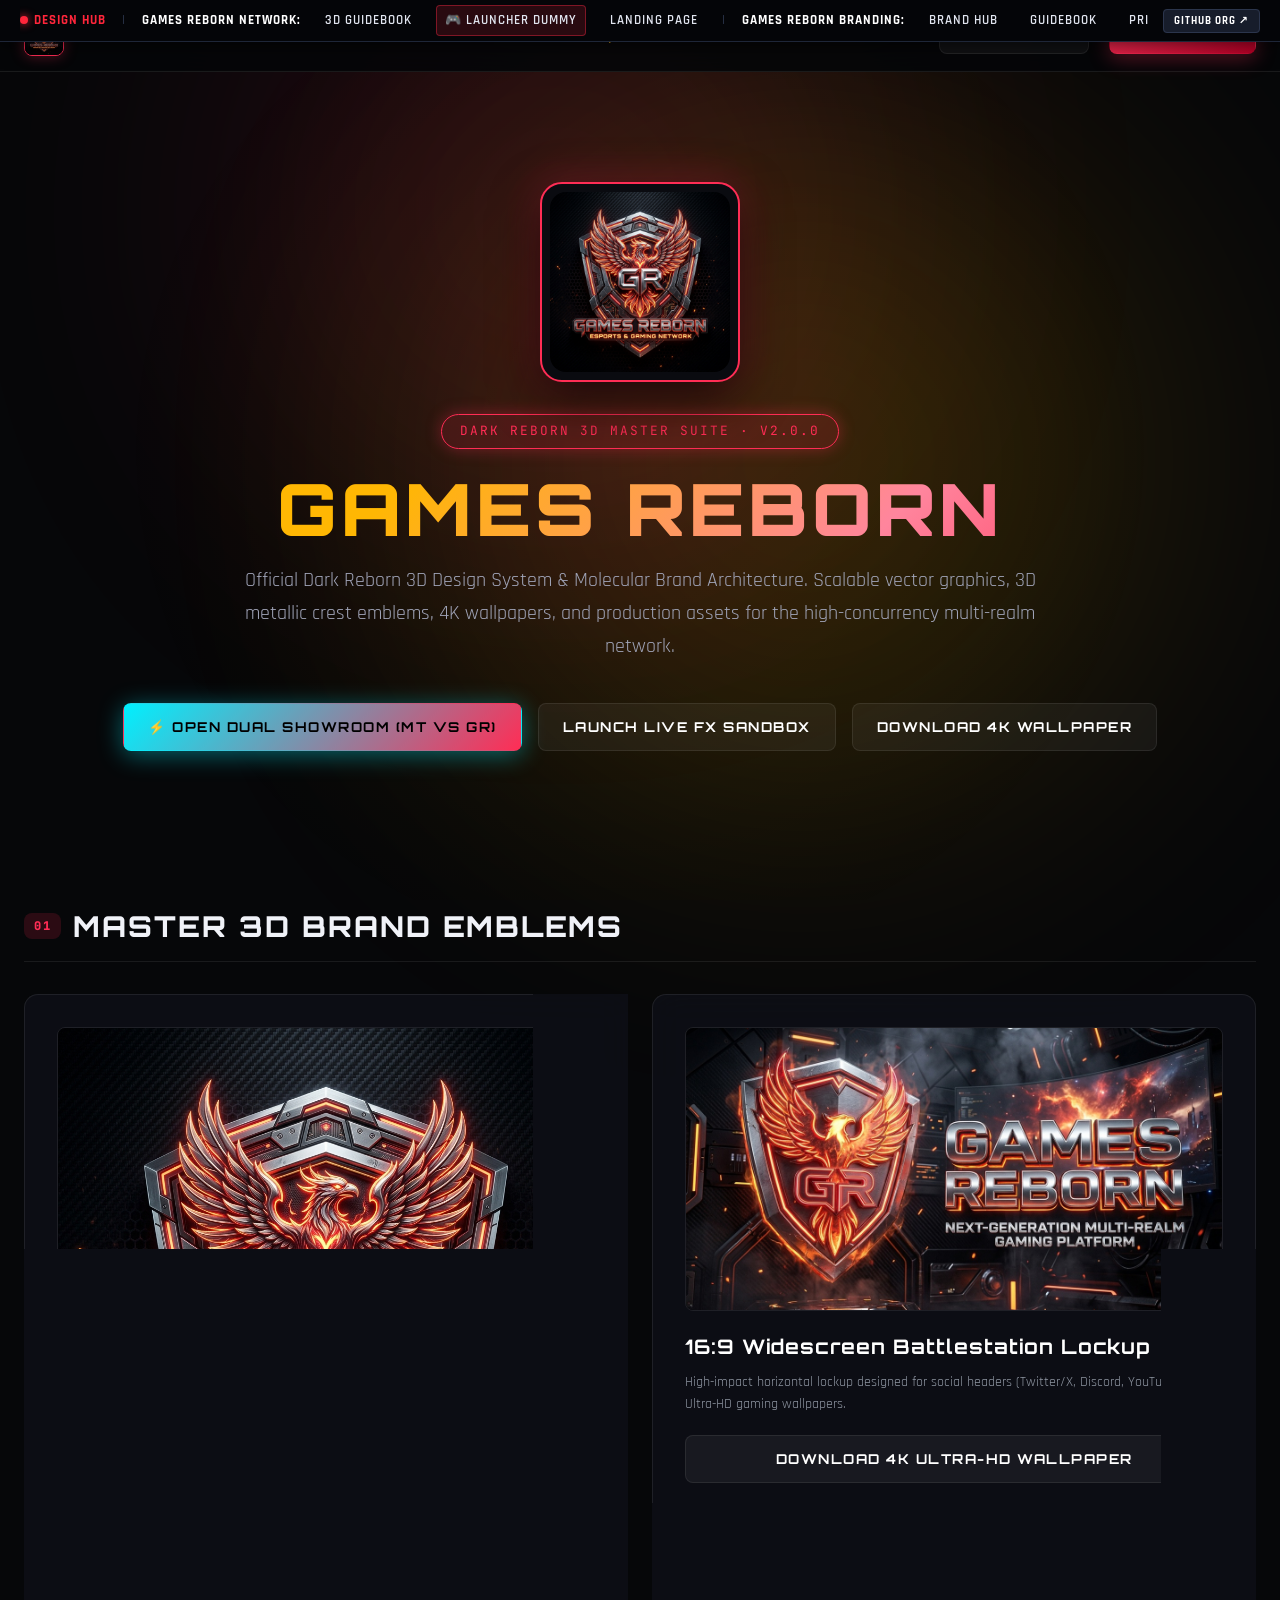
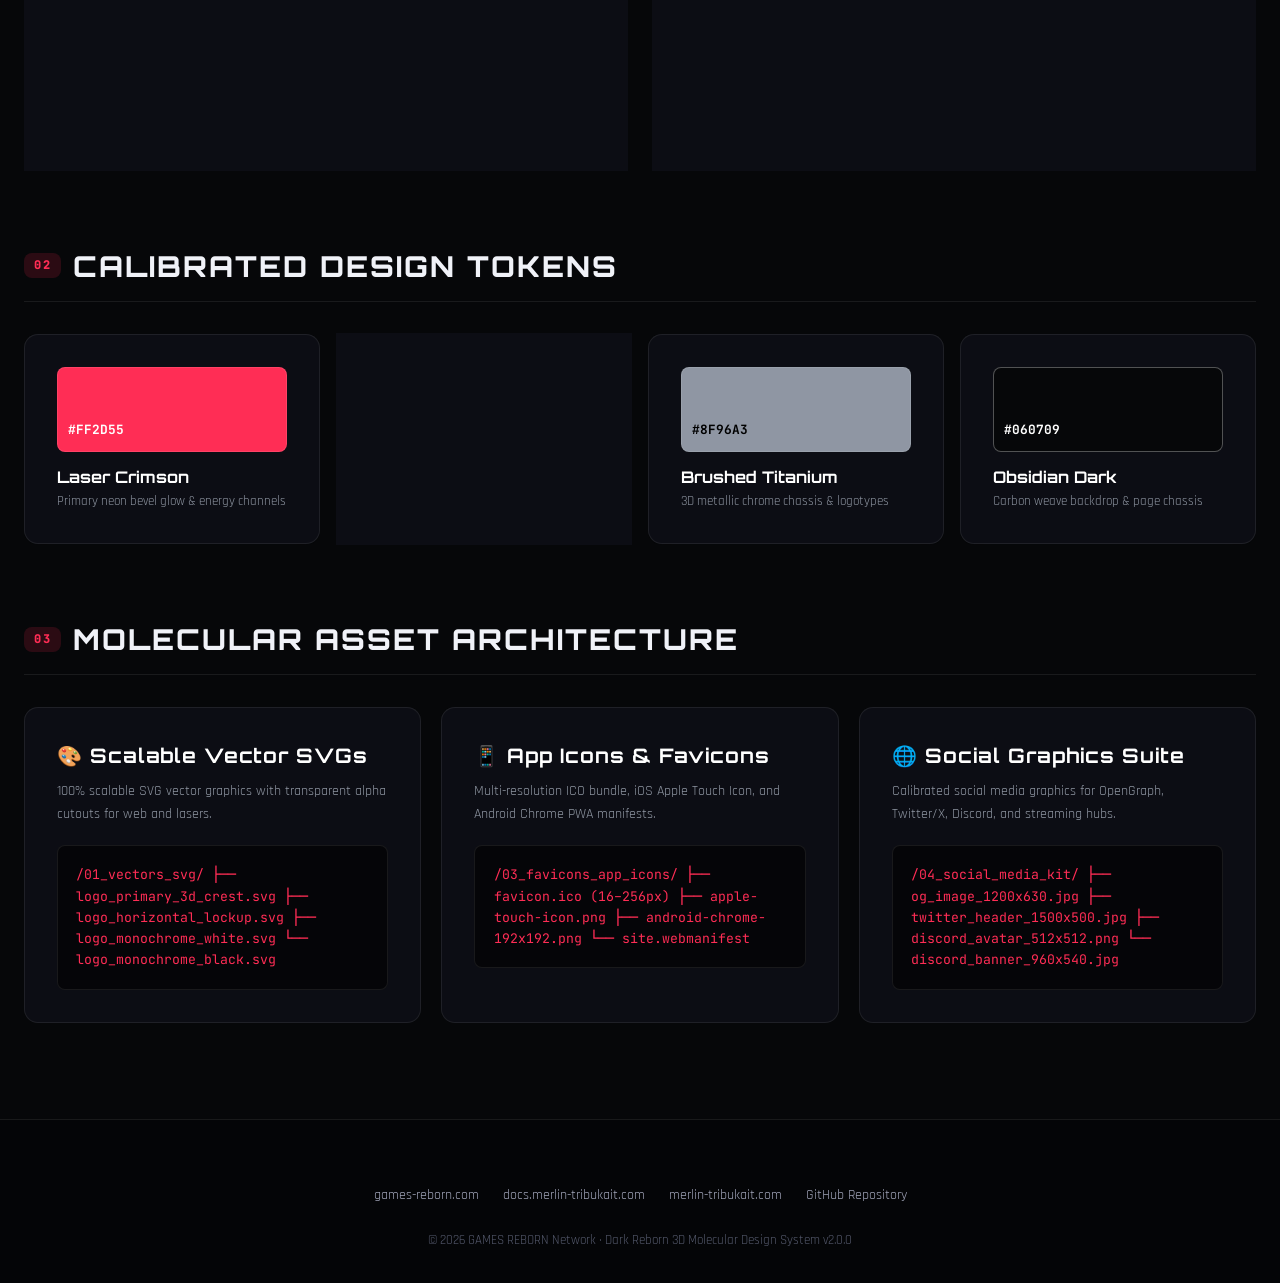
==== commit 944b03f7: "Add interactive Game Launcher Dummy client with live skin & realm switcher" ====
--- a/index.html
+++ b/index.html
@@ -396,6 +396,7 @@
     <span style="color:#2b354c;">|</span>
     <span style="color:#fff; font-weight:700;">GAMES REBORN NETWORK:</span>
     <a href="https://games-reborn-network.github.io/design/" style="color:#e2e6f0; text-decoration:none; padding:4px 8px; border-radius:4px; transition:0.2s;" onmouseover="this.style.color='#ff263b'; this.style.background='#131824';" onmouseout="this.style.color='#e2e6f0'; this.style.background='transparent';">3D Guidebook</a>
+    <a href="https://games-reborn-network.github.io/design/launcher.html" style="color:#e2e6f0; text-decoration:none; padding:4px 8px; border-radius:4px; transition:0.2s; background:rgba(255,42,68,0.15); border:1px solid rgba(255,42,68,0.4);">🎮 Launcher Dummy</a>
     <a href="https://games-reborn-network.github.io/design/landing.html" style="color:#e2e6f0; text-decoration:none; padding:4px 8px; border-radius:4px; transition:0.2s;" onmouseover="this.style.color='#ff263b'; this.style.background='#131824';" onmouseout="this.style.color='#e2e6f0'; this.style.background='transparent';">Landing Page</a>
     <span style="color:#2b354c;">|</span>
     <span style="color:#fff; font-weight:700;">GAMES REBORN BRANDING:</span>
@@ -568,3 +569,4 @@
 </body>
 </html>
 
+
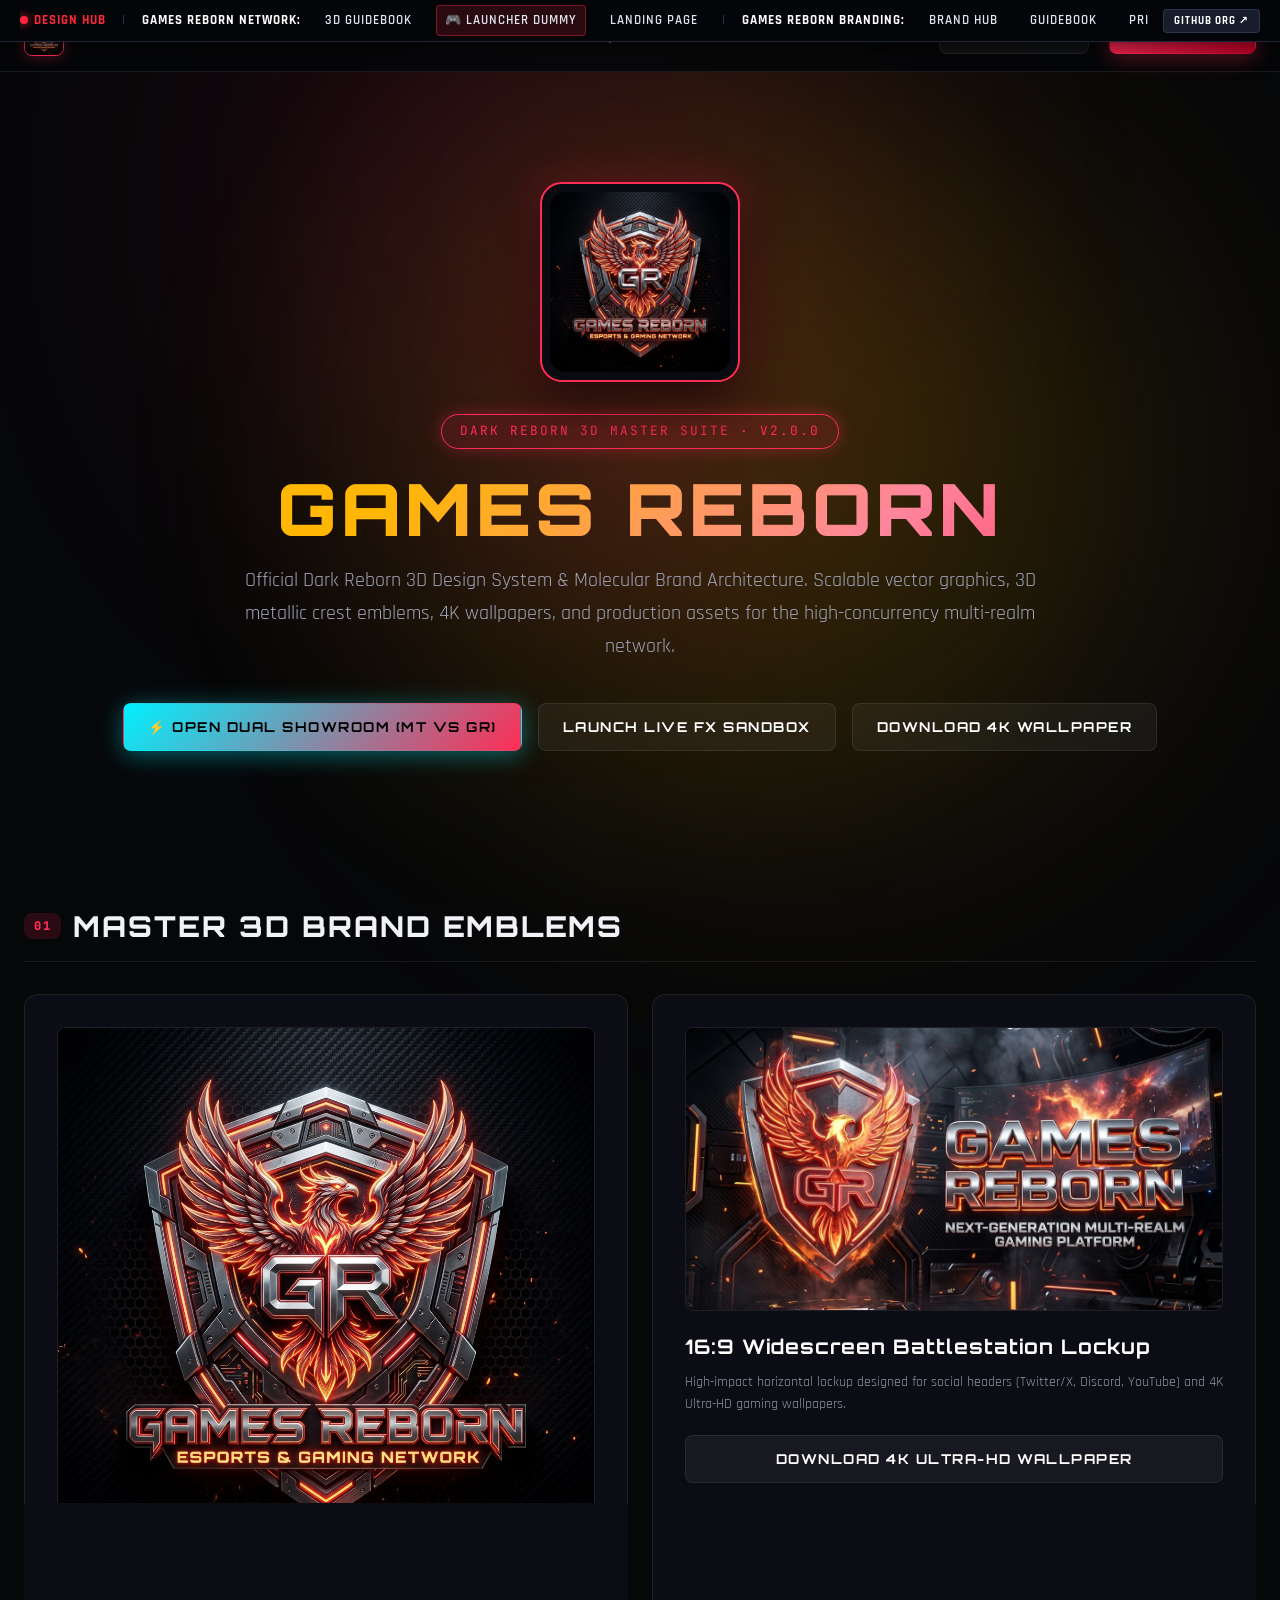
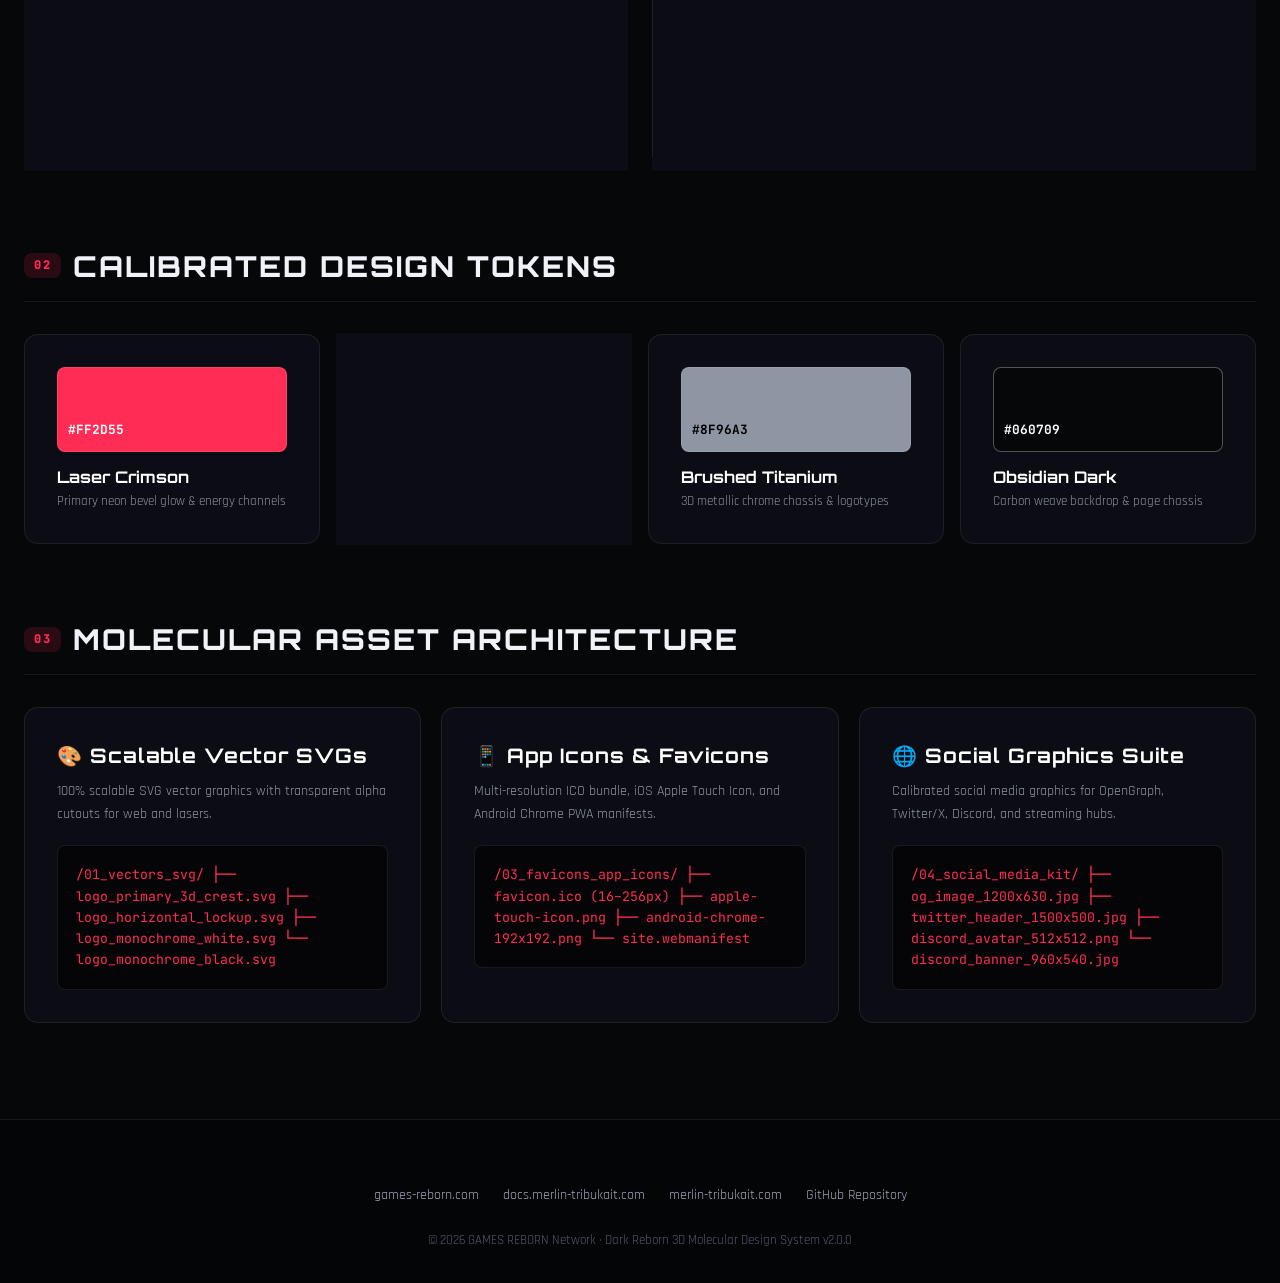
==== commit 7be746fb: "Fix root asset structure, sync design tokens and vectors, fix guidebook links, update launcher clien" ====
--- a/index.html
+++ b/index.html
@@ -387,7 +387,7 @@
 </head>
 <body>
 <!-- GLOBAL DESIGN NETWORK TOPBAR -->
-<div id="gr-global-nav-topbar" style="position:sticky; top:0; z-index:999999; background:#040508; border-bottom:1px solid #1e2638; font-family:'Rajdhani',system-ui,-apple-system,sans-serif; font-size:13px; font-weight:600; letter-spacing:1px; text-transform:uppercase; color:#8f96a3; display:flex; align-items:center; justify-content:space-between; padding:0 20px; height:42px; box-shadow:0 4px 20px rgba(0,0,0,0.6);">
+<div id="gr-global-nav-topbar" style="position:sticky; top:0; left:0; width:100%; z-index:999999; background:#040508; border-bottom:1px solid #1e2638; font-family:'Rajdhani',system-ui,-apple-system,sans-serif; font-size:13px; font-weight:600; letter-spacing:1px; text-transform:uppercase; color:#8f96a3; display:flex; align-items:center; justify-content:space-between; padding:0 20px; height:42px; box-shadow:0 4px 20px rgba(0,0,0,0.6); box-sizing:border-box;">
   <div style="display:flex; align-items:center; gap:16px; overflow-x:auto; white-space:nowrap; padding:4px 0;">
     <span style="color:#ff263b; font-weight:800; display:inline-flex; align-items:center; gap:6px;">
       <span style="display:inline-block; width:8px; height:8px; background:#ff263b; border-radius:50%; box-shadow:0 0 8px #ff263b;"></span>
@@ -396,7 +396,7 @@
     <span style="color:#2b354c;">|</span>
     <span style="color:#fff; font-weight:700;">GAMES REBORN NETWORK:</span>
     <a href="https://games-reborn-network.github.io/design/" style="color:#e2e6f0; text-decoration:none; padding:4px 8px; border-radius:4px; transition:0.2s;" onmouseover="this.style.color='#ff263b'; this.style.background='#131824';" onmouseout="this.style.color='#e2e6f0'; this.style.background='transparent';">3D Guidebook</a>
-    <a href="https://games-reborn-network.github.io/design/launcher.html" style="color:#e2e6f0; text-decoration:none; padding:4px 8px; border-radius:4px; transition:0.2s; background:rgba(255,42,68,0.15); border:1px solid rgba(255,42,68,0.4);">🎮 Launcher Dummy</a>
+    <a href="https://games-reborn-network.github.io/design/launcher.html" style="color:#e2e6f0; text-decoration:none; padding:4px 8px; border-radius:4px; transition:0.2s; background:rgba(255,42,68,0.15); border:1px solid rgba(255,42,68,0.4);" onmouseover="this.style.color='#ff263b';" onmouseout="this.style.color='#e2e6f0';">🎮 Launcher Dummy</a>
     <a href="https://games-reborn-network.github.io/design/landing.html" style="color:#e2e6f0; text-decoration:none; padding:4px 8px; border-radius:4px; transition:0.2s;" onmouseover="this.style.color='#ff263b'; this.style.background='#131824';" onmouseout="this.style.color='#e2e6f0'; this.style.background='transparent';">Landing Page</a>
     <span style="color:#2b354c;">|</span>
     <span style="color:#fff; font-weight:700;">GAMES REBORN BRANDING:</span>
@@ -404,6 +404,7 @@
     <a href="https://merlin-tribukait.github.io/games-reborn-branding/BRAND_GUIDEBOOK.html" style="color:#e2e6f0; text-decoration:none; padding:4px 8px; border-radius:4px; transition:0.2s;" onmouseover="this.style.color='#38bdf8'; this.style.background='#131824';" onmouseout="this.style.color='#e2e6f0'; this.style.background='transparent';">Guidebook</a>
     <a href="https://merlin-tribukait.github.io/games-reborn-branding/reborn_prime_landing_page.html" style="color:#e2e6f0; text-decoration:none; padding:4px 8px; border-radius:4px; transition:0.2s;" onmouseover="this.style.color='#38bdf8'; this.style.background='#131824';" onmouseout="this.style.color='#e2e6f0'; this.style.background='transparent';">Prime Landing</a>
     <a href="https://merlin-tribukait.github.io/games-reborn-branding/showroom.html" style="color:#e2e6f0; text-decoration:none; padding:4px 8px; border-radius:4px; transition:0.2s;" onmouseover="this.style.color='#38bdf8'; this.style.background='#131824';" onmouseout="this.style.color='#e2e6f0'; this.style.background='transparent';">Showroom</a>
+    <a href="https://merlin-tribukait.github.io/games-reborn-branding/launcher.html" style="color:#e2e6f0; text-decoration:none; padding:4px 8px; border-radius:4px; transition:0.2s;" onmouseover="this.style.color='#38bdf8'; this.style.background='#131824';" onmouseout="this.style.color='#e2e6f0'; this.style.background='transparent';">Launcher</a>
     <a href="https://merlin-tribukait.github.io/games-reborn-branding/variant1_orange_hex.html" style="color:#e2e6f0; text-decoration:none; padding:4px 8px; border-radius:4px; transition:0.2s;" onmouseover="this.style.color='#f59e0b'; this.style.background='#131824';" onmouseout="this.style.color='#e2e6f0'; this.style.background='transparent';">Orange Hex</a>
     <a href="https://merlin-tribukait.github.io/games-reborn-branding/variant2_red_shield.html" style="color:#e2e6f0; text-decoration:none; padding:4px 8px; border-radius:4px; transition:0.2s;" onmouseover="this.style.color='#ef4444'; this.style.background='#131824';" onmouseout="this.style.color='#e2e6f0'; this.style.background='transparent';">Red Shield</a>
     <a href="https://merlin-tribukait.github.io/games-reborn-branding/variant3_dark_red.html" style="color:#e2e6f0; text-decoration:none; padding:4px 8px; border-radius:4px; transition:0.2s;" onmouseover="this.style.color='#b91c1c'; this.style.background='#131824';" onmouseout="this.style.color='#e2e6f0'; this.style.background='transparent';">Dark Red</a>
@@ -412,6 +413,7 @@
     <a href="https://merlin-tribukait.github.io/merlin-tribukait-branding/" style="color:#e2e6f0; text-decoration:none; padding:4px 8px; border-radius:4px; transition:0.2s;" onmouseover="this.style.color='#a855f7'; this.style.background='#131824';" onmouseout="this.style.color='#e2e6f0'; this.style.background='transparent';">Merlin Hub</a>
     <a href="https://merlin-tribukait.github.io/merlin-tribukait-branding/BRAND_GUIDEBOOK.html" style="color:#e2e6f0; text-decoration:none; padding:4px 8px; border-radius:4px; transition:0.2s;" onmouseover="this.style.color='#a855f7'; this.style.background='#131824';" onmouseout="this.style.color='#e2e6f0'; this.style.background='transparent';">Guidebook</a>
     <a href="https://merlin-tribukait.github.io/merlin-tribukait-branding/showroom.html" style="color:#e2e6f0; text-decoration:none; padding:4px 8px; border-radius:4px; transition:0.2s;" onmouseover="this.style.color='#a855f7'; this.style.background='#131824';" onmouseout="this.style.color='#e2e6f0'; this.style.background='transparent';">Showroom</a>
+    <a href="https://merlin-tribukait.github.io/merlin-tribukait-branding/launcher.html" style="color:#e2e6f0; text-decoration:none; padding:4px 8px; border-radius:4px; transition:0.2s;" onmouseover="this.style.color='#a855f7'; this.style.background='#131824';" onmouseout="this.style.color='#e2e6f0'; this.style.background='transparent';">Launcher</a>
   </div>
   <div style="flex-shrink:0; margin-left:15px;">
     <a href="https://github.com/GAMES-Reborn-Network" target="_blank" style="background:#171d2b; color:#fff; padding:4px 10px; border-radius:4px; text-decoration:none; border:1px solid #2b354c; font-size:11px; font-weight:700;">GitHub Org ↗</a>
